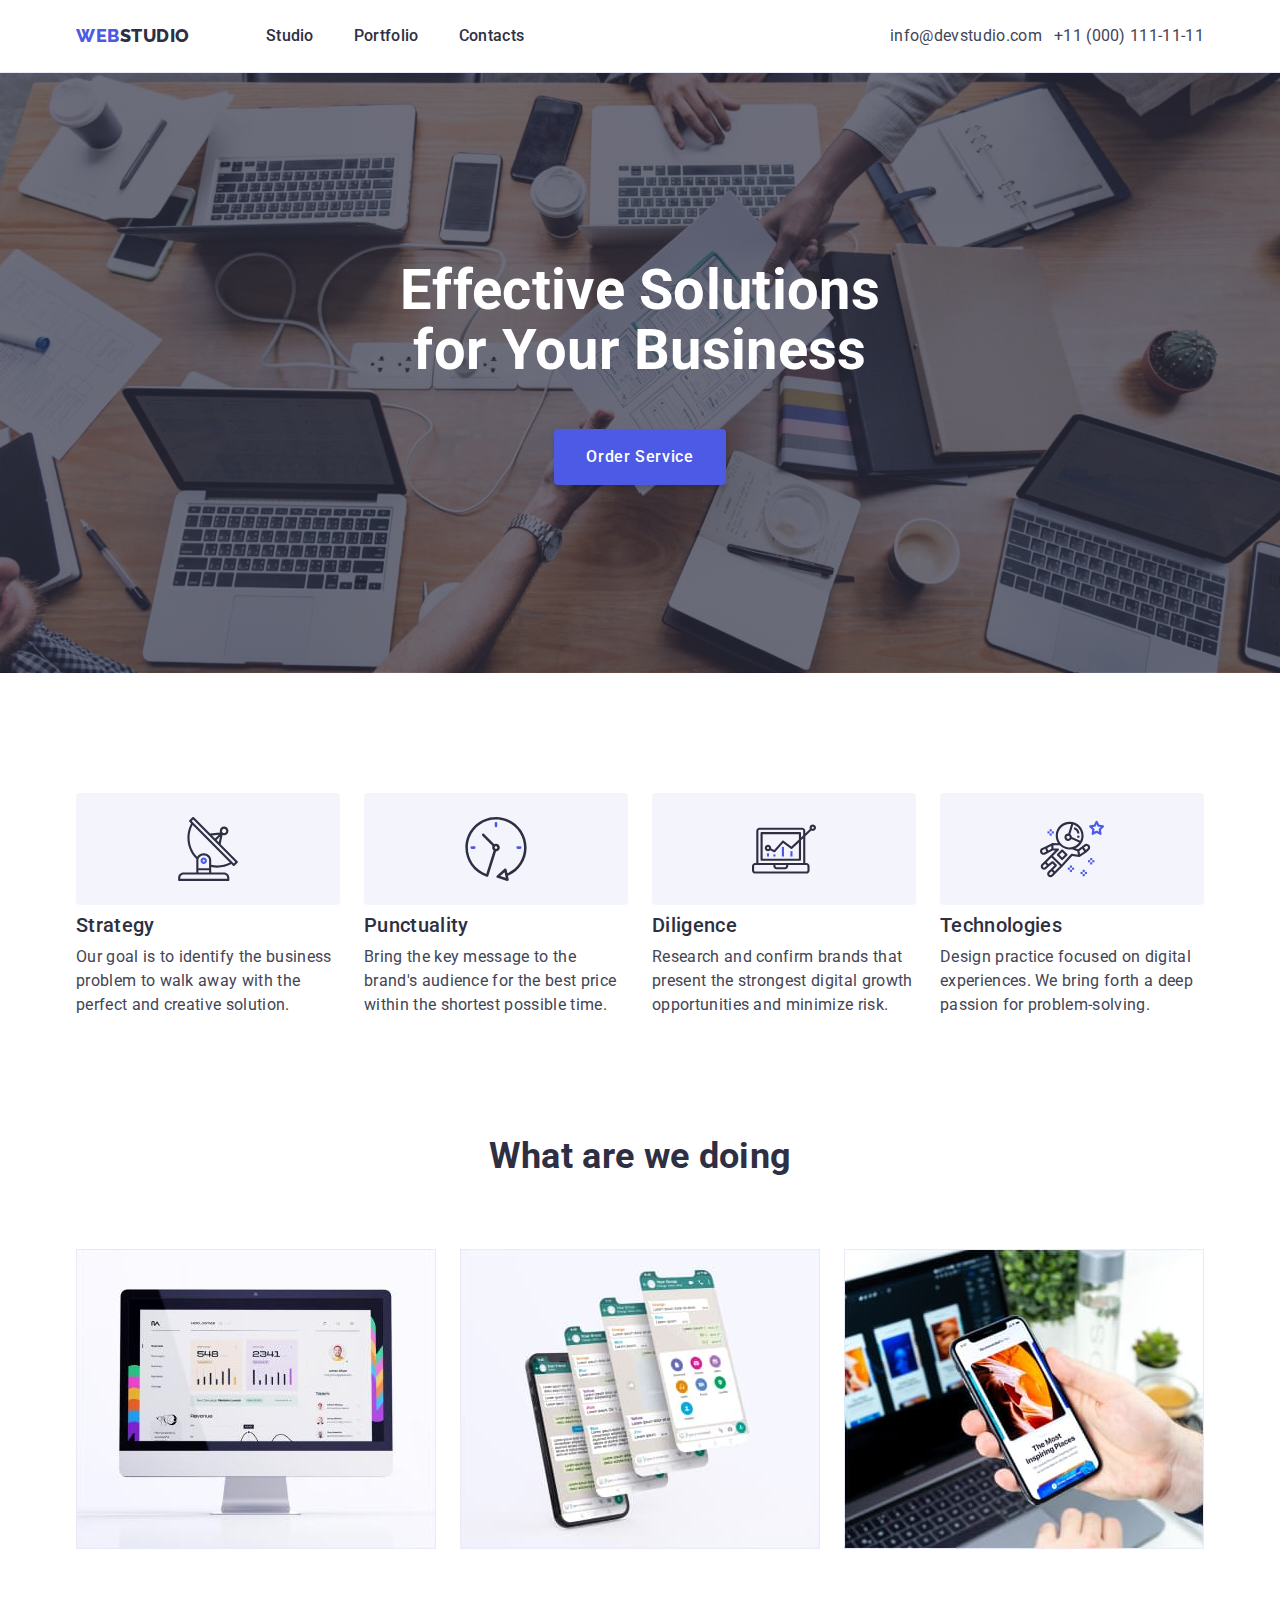
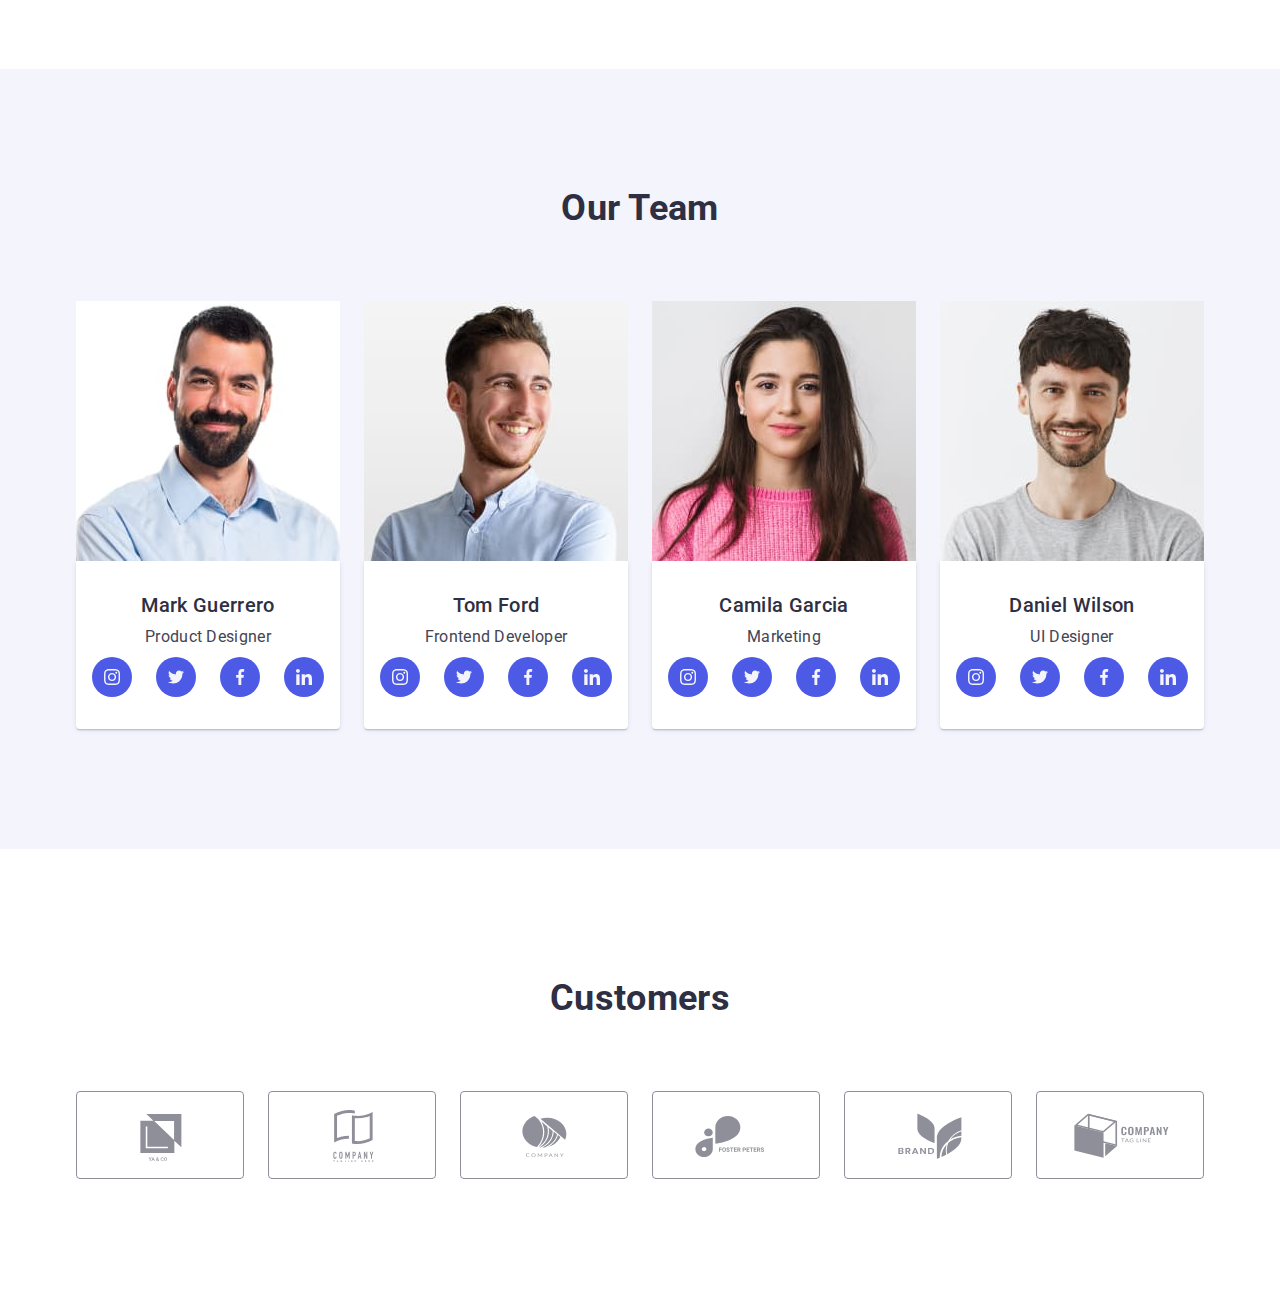
==== index.html @ 5be136c4 "first commit" ====
<!DOCTYPE html>
<html lang="en">


<head>
    <meta charset="UTF-8" />
    <meta http-equiv="X-UA-Compatible" content="IE=edge" />
    <meta name="viewport" content="width=device-width, initial-scale=1.0" />
    <link rel="preconnect" href="https://fonts.googleapis.com" />
    <link rel="preconnect" href="https://fonts.gstatic.com" crossorigin />
    <link
        href="https://fonts.googleapis.com/css2?family=Raleway:wght@800&family=Roboto:wght@400;500;700;900&display=swap"
        rel="stylesheet" />
    <link rel="stylesheet" href="https://cdn.jsdelivr.net/npm/modern-normalize@1.1.0/modern-normalize.min.css" />

    <link rel="stylesheet" href="./css//styles.css" />
    <title>Document</title>
    <!-- no-referrer-when-downgrade -->
</head>

<body>
    <header class="header">
        <div class="container">
            <div class="moving-container flex sp-between">
                <nav class="header-nav flex">
                    <a href="./index.html" class="logo link-none">
                        <span>Web</span>Studio</a>
                    <div class="menu-relative">
                        <ul class="menu list flex">
                            <li class="menu-item">
                                <a href="./index.html" class="item-link link-none">Studio</a>
                            </li>
                            <li class="menu-item">
                                <a href="./portfolio.html" class="item-link link-none">Portfolio</a>
                            </li>
                            <li class="menu-item">
                                <a href="" class="item-link link-none">Contacts</a>
                            </li>
                        </ul>
                    </div>

                </nav>

                <address class="contact">
                    <ul class="list flex address-menu">
                        <li class="contact-item">
                            <a href="mailto:info@devstudio.com" class="contact-link link-none">info@devstudio.com</a>
                        </li>
                        <li class="contact-item">
                            <a href="tel:+110001111111" class="contact-link link-none">+11 (000) 111-11-11</a>
                        </li>
                    </ul>
                </address>

                <svg class="moving-icon" width="32" height="22" menu-modal-open>
                    <use href="./images/sprite.svg#menu"></use>
                </svg>
            </div>


            <div class=" menu-modal  flex is-hidden" menu-modal>

                <div class="menu-modal-relative">
                    <ul class="menu-list list flex">
                        <li class="menu-item">
                            <a href="./index.html" class="item-link link-none">Studio</a>
                        </li>
                        <li class="menu-item">
                            <a href="./portfolio.html" class="item-link link-none">Portfolio</a>
                        </li>
                        <li class="menu-item">
                            <a href="" class="item-link link-none">Contacts</a>
                        </li>
                    </ul>
                </div>
                <address class="contact-menu-modal">
                    <ul class="list flex address-menu">
                        <li class="contact-item">
                            <a href="mailto:info@devstudio.com" class="contact-link link-none">info@devstudio.com</a>
                        </li>
                        <li class="contact-item">
                            <a href="tel:+110001111111" class="contact-link link-none">+11 (000) 111-11-11</a>
                        </li>
                    </ul>
                </address>

                <div class="social-menu">
                    <ul class="socisl-menu-list list flex">
                        <li class="social-menu-item">
                            <a href="" class="social-menu-item-icon">
                                <svg class="social-icon" width="24" height="24">
                                    <use href="./images//sprite.svg#instagram"></use>
                                </svg>
                            </a>
                        </li>
                        <li class="social-menu-item">
                            <a href="" class="social-menu-item-icon">
                                <svg class="social-icon" width="24" height="24">
                                    <use href="./images/sprite.svg#twitter"></use>
                                </svg>
                            </a>
                        </li>
                        <li class="social-menu-item">
                            <a href="" class="social-menu-item-icon">
                                <svg class="social-icon" width="24" height="24">
                                    <use href="./images/sprite.svg#facebook"></use>
                                </svg>
                            </a>
                        </li>
                        <li class="social-menu-item">
                            <a href="" class="social-menu-item-icon">
                                <svg class="social-icon" width="24" height="24">
                                    <use href="./images/sprite.svg#linkedin"></use>
                                </svg>
                            </a>
                        </li>
                    </ul>
                </div>

                <div class="close-modal-menu flex">
                    <svg class="modal-menu-close" width="8" height="8" menu-modal-close>
                        <use href="./images/sprite.svg#close-modal"></use>
                    </svg>
                </div>



            </div>
        </div>

    </header>
    <main>
        <section class="hero">
            <h1 class="hero-title">
                Effective Solutions
                <br />
                for Your Business
            </h1>
            <button type="button" class="hero-btn" data-modal-open>
                Order Service
            </button>
        </section>

        <section class="success-factors">
            <div class="container">
                <h2 hidden>Factors list item</h2>
                <ul class="factors-list list flex">
                    <li class="factors-list-item">
                        <div class="factor-list-item">
                            <svg class="item-svg-icon">
                                <use href="./images/sprite.svg#antenna"></use>
                            </svg>
                        </div>
                        <h3 class="success-factors-title">Strategy</h3>
                        <p class="success-factors-text">
                            Our goal is to identify the business problem to walk away with
                            the perfect and creative solution.
                        </p>
                    </li>
                    <li class="factors-list-item icon-clock">
                        <div class="factor-list-item">
                            <svg class="item-svg-icon">
                                <use href="./images/sprite.svg#clock"></use>
                            </svg>
                        </div>
                        <h3 class="success-factors-title">Punctuality</h3>
                        <p class="success-factors-text">
                            Bring the key message to the brand's audience for the best price
                            within the shortest possible time.
                        </p>
                    </li>
                    <li class="factors-list-item icon-diagram">
                        <div class="factor-list-item">
                            <svg class="item-svg-icon">
                                <use href="./images/sprite.svg#diagram"></use>
                            </svg>
                        </div>
                        <h3 class="success-factors-title">Diligence</h3>
                        <p class="success-factors-text">
                            Research and confirm brands that present the strongest digital
                            growth opportunities and minimize risk.
                        </p>
                    </li>
                    <li class="factors-list-item icon-astronaut">
                        <div class="factor-list-item">
                            <svg class="item-svg-icon">
                                <use href="./images/sprite.svg#astronaut"></use>
                            </svg>
                        </div>
                        <h3 class="success-factors-title">Technologies</h3>
                        <p class="success-factors-text">
                            Design practice focused on digital experiences. We bring forth a
                            deep passion for problem-solving.
                        </p>
                    </li>
                </ul>
            </div>
        </section>

        <section class="our-works">
            <div class="container">
                <h2 class="our-works-title">What are we doing</h2>
                <ul class="our-works-list list">
                    <li class="our-works-item">
                        <img src="./images/img1.jpg" alt="Image_1" width="360" />
                    </li>
                    <li class="our-works-item">
                        <img src="./images/img3.jpg" alt="Image 3" width="360" />
                    </li>
                    <li class="our-works-item">
                        <img src="./images/img2.jpg" alt="Image 2" width="360" />
                    </li>
                </ul>
            </div>
        </section>

        <section class="team">
            <div class="container">
                <h2 class="team-title">Our Team</h2>
                <ul class="list flex team-list">
                    <li class="team-list-item">
                        <img src="./images/mark.jpg" alt="Foto Mark" width="264" />
                        <div class="team-info">
                            <h3 class="team-item-title">Mark Guerrero</h3>
                            <p class="team-text">Product Designer</p>
                            <ul class="social-list list flex">
                                <li class="social-list-item">
                                    <a href="" class="social-list-icon">
                                        <svg class="social-icon" width="16" height="16">
                                            <use href="./images/sprite.svg#instagram"></use>
                                        </svg>
                                    </a>
                                </li>
                                <li class="social-list-item">
                                    <a href="" class="social-list-icon">
                                        <svg class="social-icon" width="16" height="16">
                                            <use href="./images/sprite.svg#twitter"></use>
                                        </svg>
                                    </a>
                                </li>
                                <li class="social-list-item">
                                    <a href="" class="social-list-icon">
                                        <svg class="social-icon" width="16" height="16">
                                            <use href="./images/sprite.svg#facebook"></use>
                                        </svg>
                                    </a>
                                </li>
                                <li class="social-list-item">
                                    <a href="" class="social-list-icon">
                                        <svg class="social-icon" width="16" height="16">
                                            <use href="./images/sprite.svg#linkedin"></use>
                                        </svg>
                                    </a>
                                </li>
                            </ul>
                        </div>
                    </li>
                    <li class="team-list-item">
                        <img src="./images/tom.jpg" alt="Foto Tom" width="264" />
                        <div class="team-info">
                            <h3 class="team-item-title">Tom Ford</h3>
                            <p class="team-text">Frontend Developer</p>
                            <ul class="social-list list flex">
                                <li class="social-list-item">
                                    <a href="" class="social-list-icon">
                                        <svg class="social-icon" width="16" height="16">
                                            <use href="./images/sprite.svg#instagram"></use>
                                        </svg>
                                    </a>
                                </li>
                                <li class="social-list-item">
                                    <a href="" class="social-list-icon">
                                        <svg class="social-icon" width="16" height="16">
                                            <use href="./images/sprite.svg#twitter"></use>
                                        </svg>
                                    </a>
                                </li>
                                <li class="social-list-item">
                                    <a href="" class="social-list-icon">
                                        <svg class="social-icon" width="16" height="16">
                                            <use href="./images/sprite.svg#facebook"></use>
                                        </svg>
                                    </a>
                                </li>
                                <li class="social-list-item">
                                    <a href="" class="social-list-icon">
                                        <svg class="social-icon" width="16" height="16">
                                            <use href="./images/sprite.svg#linkedin"></use>
                                        </svg>
                                    </a>
                                </li>
                            </ul>
                        </div>
                    </li>
                    <li class="team-list-item">
                        <img src="./images/camila.jpg" alt="Foto Camila" width="264" />
                        <div class="team-info">
                            <h3 class="team-item-title">Camila Garcia</h3>
                            <p class="team-text">Marketing</p>
                            <ul class="social-list list flex">
                                <li class="social-list-item">
                                    <a href="" class="social-list-icon">
                                        <svg class="social-icon" width="16" height="16">
                                            <use href="./images/sprite.svg#instagram"></use>
                                        </svg>
                                    </a>
                                </li>
                                <li class="social-list-item">
                                    <a href="" class="social-list-icon">
                                        <svg class="social-icon" width="16" height="16">
                                            <use href="./images/sprite.svg#twitter"></use>
                                        </svg>
                                    </a>
                                </li>
                                <li class="social-list-item">
                                    <a href="" class="social-list-icon">
                                        <svg class="social-icon" width="16" height="16">
                                            <use href="./images/sprite.svg#facebook"></use>
                                        </svg>
                                    </a>
                                </li>
                                <li class="social-list-item">
                                    <a href="" class="social-list-icon">
                                        <svg class="social-icon" width="16" height="16">
                                            <use href="./images/sprite.svg#linkedin"></use>
                                        </svg>
                                    </a>
                                </li>
                            </ul>
                        </div>
                    </li>
                    <li class="team-list-item">
                        <img src="./images/daniel.jpg" alt="Foto Daniel" width="264" />
                        <div class="team-info">
                            <h3 class="team-item-title">Daniel Wilson</h3>
                            <p class="team-text">UI Designer</p>
                            <ul class="social-list list flex">
                                <li class="social-list-item">
                                    <a href="" class="social-list-icon">
                                        <svg class="social-icon" width="16" height="16">
                                            <use href="./images/sprite.svg#instagram"></use>
                                        </svg>
                                    </a>
                                </li>
                                <li class="social-list-item">
                                    <a href="" class="social-list-icon">
                                        <svg class="social-icon" width="16" height="16">
                                            <use href="./images/sprite.svg#twitter"></use>
                                        </svg>
                                    </a>
                                </li>
                                <li class="social-list-item">
                                    <a href="" class="social-list-icon">
                                        <svg class="social-icon" width="16" height="16">
                                            <use href="./images/sprite.svg#facebook"></use>
                                        </svg>
                                    </a>
                                </li>
                                <li class="social-list-item">
                                    <a href="" class="social-list-icon">
                                        <svg class="social-icon" width="16" height="16">
                                            <use href="./images/sprite.svg#linkedin"></use>
                                        </svg>
                                    </a>
                                </li>
                            </ul>
                        </div>
                    </li>
                </ul>
            </div>
        </section>



        <section class="customers">
            <div class="container">
                <h2 class="customers-title">Customers</h2>
                <ul class="customers-list list flex">
                    <li class="customer-list-item">
                        <a href="" class="customer-item">


                            <svg class="customer-icon">
                                <use href="./images/sprite.svg#logo4"></use>
                            </svg>
                        </a>
                    </li>
                    <li class="customer-list-item">
                        <a href="" class="customer-item">
                            <svg class="customer-icon">
                                <use href="./images/sprite.svg#logo3"></use>
                            </svg>
                        </a>
                    </li>
                    <li class="customer-list-item">
                        <a href="" class="customer-item">
                            <svg class="customer-icon">
                                <use href="./images/sprite.svg#logo"></use>
                            </svg>
                        </a>
                    </li>
                    <li class="customer-list-item">
                        <a href="" class="customer-item">
                            <svg class="customer-icon">
                                <use href="./images/sprite.svg#logo6"></use>
                            </svg>
                        </a>
                    </li>
                    <li class="customer-list-item">
                        <a href="" class="customer-item">
                            <svg class="customer-icon">
                                <use href="./images/sprite.svg#logo5"></use>
                            </svg>
                        </a>
                    </li>
                    <li class="customer-list-item">
                        <a href="" class="customer-item">
                            <svg class="customer-icon">
                                <use href="./images/sprite.svg#logo2"></use>
                            </svg>
                        </a>
                    </li>
                </ul>
            </div>
        </section>
    </main>
    <!-- <footer class="footer">
        <div class="container flex">
            <div class="footer-left">
                <a href="./index.html" class="logo link-none footer-logo">
                    <span>Web</span>Studio</a>
                <p class="footer-text">
                    Increase the flow of customers and sales for your business with
                    digital marketing & growth solutions.
                </p>
            </div>
            <div class="footer-right">
                <p class="footer-right-text">Social media</p>
                <ul class="social-media social-list list-footer list flex">
                    <li class="social-list-item bg-footer">
                        <a href="" class="social-list-icon-footer">
                            <svg class="social-icon" width="24" height="24">
                                <use href="./images/sprite.svg#instagram"></use>
                            </svg>
                        </a>
                    </li>
                    <li class="social-list-item bg-footer">
                        <a href="" class="social-list-icon-footer">
                            <svg class="social-icon" width="24" height="24">
                                <use href="./images/sprite.svg#twitter"></use>
                            </svg>
                        </a>
                    </li>
                    <li class="social-list-item bg-footer">
                        <a href="" class="social-list-icon-footer">
                            <svg class="social-icon" width="24" height="24">
                                <use href="./images/sprite.svg#facebook"></use>
                            </svg>
                        </a>
                    </li>
                    <li class="social-list-item bg-footer">
                        <a href="" class="social-list-icon-footer">
                            <svg class="social-icon" width="24" height="24">
                                <use href="./images/sprite.svg#linkedin"></use>
                            </svg>
                        </a>
                    </li>
                </ul>

            </div>
            <div class="subscribe">
                <p class="subscribe-text">Subscribe</p>
                <div class=" footer-flex flex">
                    <input type="email" class="footer-input" placeholder="E-mail">
                    <button class="footer-btn" type="submit">Subscribe
                        <svg class="footer-btn-icon" width="24" height="20">
                            <use href="./images/sprite.svg#send"></use>
                        </svg>

                    </button>
                </div>


            </div>
        </div>
    </footer>-->
    <div class="backdrop is-hidden" data-modal>
        <div class="modal">
            <button type="button" class="close-btn" data-modal-close>
                <svg class="modal-close-icon" width="8" height="8">
                    <use href="./images/sprite.svg#close-modal"></use>
                </svg>
            </button>
            <p class="form-title">Leave your contacts and we will call you back</p>
            <form class="form-modal">

                <div class="form-inputs">
                    <label class="form-label">
                        <span class="form-input-label-text">Name</span>
                        <span class="input-relative">
                            <input type="text" name="user_name" class="input-descrip" required
                                pattern="^[a-zA-Zа-яА-Я]+$" minlength="2" />
                            <svg class="icon-input" width="12" height="12">
                                <use href="./images/sprite.svg#user-icon"></use>
                            </svg>
                        </span>

                    </label>
                    <label class="form-label">
                        <span class="form-input-label-text">Phone</span>
                        <span class="input-relative">
                            <input type="tel" name="user_phone" class="input-descrip" required
                                pattern="^[0-9]{3}-[0-9]{3}-[0-9]{2}-[0-9]{2}" title="xxx-xxx-xx-xx" />
                            <svg class="icon-input" width="13" height="13">
                                <use href="./images/sprite.svg#phone"></use>
                            </svg>
                        </span>
                    </label>
                    <label class="form-label">
                        <span class="form-input-label-text">Email</span>
                        <span class="input-relative">
                            <input type="email" name="user_email" class="input-descrip" required />
                            <svg class="icon-input" width="15" height="12">
                                <use href="./images/sprite.svg#email"></use>
                            </svg>
                        </span>
                    </label>
                    <label class="form-label">
                        <span class="form-input-label-text">Comment</span>
                        <textarea name="user_comment" class="user-comment" placeholder="Text input"></textarea>
                    </label>
                </div>

                <input id="user-policy" type="checkbox" name='user-policy'
                    class="modal-form-chacked visually-hidden " />
                <label for="user-policy" class="modal-form-check-descr">
                    I accept the terms and conditions of the&nbsp;
                    <a href="">Privacy Policy</a>
                </label>
                <button type="submit" class="modal-form-btn">Send</button>
            </form>
        </div>
    </div>
    <script src="./js/mobile-menu.js"></script>
    <script src="./js/modal.js"></script>
</body>

</html>
---- css/styles.css ----
:root {
  --navy-blue-color: #2e2f42;
  --main-text-color: #434455;
  --iris-color: #4d5ae5;
  --active-color: #404bbf;
  --background-color: #f4f4fd;
  --border-solid: #e7e9fc;
}
body {
  font-family: "Roboto", sans-serif;
  font-weight: 400;
  font-size: 16px;
  line-height: 1.5;
  letter-spacing: 0.02em;
  color: var(--main-text-color);
}

h1,
h2,
h3,
h4,
p {
  margin-top: 0;
  margin-bottom: 0;
}

ul,
ol {
  margin-top: 0;
  margin-bottom: 0;
  padding-left: 0;
}
img {
  display: block;
}
button {
  cursor: pointer;
}
.visually-hidden {
  position: absolute;
  width: 1px;
  height: 1px;
  margin: -1px;
  padding: 0;
  overflow: hidden;
  border: none;
  clip: rect(0 0 0 0);
}
.container {
  /* width: 1158px; */
  width: 100%;
  /* margin-left: auto;
  margin-right: auto; */
  padding-left: 15px;
  padding-right: 15px;
}

.sp-between {
  justify-content: space-between;
}

.flex {
  display: flex;
}

.list {
  list-style: none;
}
.link-none {
  text-decoration: none;
}
.header {
  padding-top: 24px;
  padding-bottom: 24px;
  border-bottom: 1px solid var(--border-solid);
}
.logo {
  font-family: "Raleway", sans-serif;
  font-weight: 800;
  font-size: 18px;
  line-height: 1.33;
  display: flex;
  align-items: center;
  letter-spacing: 0.03em;
  text-transform: uppercase;
  color: var(--navy-blue-color);
  margin-right: 76px;
}
.logo span {
  color: var(--iris-color);
}
.menu-relative {
  position: relative;
}
.menu,
.address-menu {
  gap: 40px;
}
.menu {
  position: absolute;
  top: 0;
  left: 0;
  height: 48px;
}

.menu-item {
  font-weight: 500;
  font-size: 16px;
  line-height: 1.5;
  position: relative;
  overflow: hidden;
}

.item-link {
  color: var(--navy-blue-color);
}
.item-link::after {
  content: "";
  width: 100%;
  display: block;
  position: absolute;
  left: 0;
  bottom: 0px;
  height: 2px;
  background: var(--active-color);
  transform: translateX(-100%);
  opacity: 0;
  transition: transform 250ms cubic-bezier(0.4, 0, 0.2, 1),
    opacity 250ms cubic-bezier(0.4, 0, 0.2, 1);
}
.item-link:hover,
.item-link:focus {
  color: var(--active-color);
}
.item-link:hover.item-link::after,
.item-link:focus.item-link::after {
  transform: translateX(0);
  opacity: 1;
}

.contact-link {
  font-style: normal;
  letter-spacing: 0.02em;
  color: var(--main-text-color);
}
.contact-link:hover,
.contact-link:focus {
  color: var(--active-color);
}
.hero {
  max-width: 1440px;
  margin: auto;
  padding-top: 188px;
  padding-bottom: 188px;
  background: #2e2f42;
  background-image: linear-gradient(
      rgba(46, 47, 66, 0.7),
      rgba(46, 47, 66, 0.7)
    ),
    url("../../images/heroimg.jpg");
  background-size: cover;
  background-position: center;

  /* */
}
.hero-title {
  font-weight: 700;
  font-size: 56px;
  line-height: 1.07;
  text-align: center;
  margin-bottom: 48px;
  color: #ffffff;
}
.hero-btn {
  font-family: inherit;
  margin: 0 auto;
  display: block;
  font-weight: 500;
  line-height: 1.5;
  color: #fff;
  letter-spacing: 0.04em;
  padding: 16px 32px;
  background: var(--iris-color);
  box-shadow: 0px 4px 4px rgba(0, 0, 0, 0.15);
  border-radius: 4px;
  border: none;
  cursor: pointer;
  transition: background-color 250ms cubic-bezier(0.4, 0, 0.2, 1);
}
.hero-btn:hover,
.hero-btn:focus {
  background-color: var(--active-color);
}

.success-factors {
  padding-top: 120px;
  padding-bottom: 120px;
}

.factors-list-item {
  flex: 1;
}
.factor-list-item {
  width: 264px;
  height: 112px;
  margin-bottom: 8px;
  background-color: #f4f4fd;
  border-radius: 4px;
  display: flex;
  justify-content: center;
  align-items: center;
}
.item-svg-icon {
  width: 64px;
  height: 64px;
}
.success-factors-title,
.team-item-title,
.card-title {
  font-weight: 500;
  font-size: 20px;
  line-height: 24px;
  color: var(--navy-blue-color);
}
.success-factors-title {
  margin-bottom: 8px;
}
.success-factors-text,
.team-text,
.footer-text,
.card-text {
  color: var(--main-text-color);
}
.our-works {
  padding-bottom: 120px;
}
.our-works-list {
  display: flex;
  gap: 24px;
}
.our-works-title {
  text-align: center;
  margin-bottom: 72px;
}
.our-works-title,
.team-title {
  font-weight: 700;
  font-size: 36px;
  line-height: 1.11;
  color: var(--navy-blue-color);
}
.team {
  background: var(--background-color);
  padding-top: 120px;
  padding-bottom: 120px;
}
.team-list {
  gap: 24px;
}
.team-list-item {
  background: #fff;
}
.team-info {
  padding: 32px 16px;
  text-align: center;
  box-shadow: 0px 1px 6px rgba(46, 47, 66, 0.08),
    0px 1px 1px rgba(46, 47, 66, 0.16), 0px 2px 1px rgba(46, 47, 66, 0.08);
  border-radius: 0px 0px 4px 4px;
}
.team-item-title {
  margin-bottom: 8px;
}
.team-title {
  text-align: center;
  margin-bottom: 72px;
}
.social-list {
  margin-top: 8px;
  justify-content: center;
  gap: 24px;
}
.social-list-item {
  width: 40px;
  height: 40px;
  border-radius: 50%;
  background: var(--iris-color);
}
.social-list-icon {
  width: 100%;
  height: 100%;
  display: flex;
  justify-content: center;
  align-items: center;
  border-radius: 50%;
  transition: background-color 250ms cubic-bezier(0.4, 0, 0.2, 1);
}
.social-list-icon:hover,
.social-list-icon:focus {
  background-color: var(--active-color);
}

.customers {
  padding-top: 130px;
  padding-bottom: 120px;
}
.customers-title {
  padding-bottom: 72px;
  font-weight: 700;
  font-size: 36px;
  line-height: 1.11;
  text-align: center;
  color: #2e2f42;
}
.customers-list {
  gap: 24px;
}
.customer-list-item {
  width: 168px;
  height: 88px;
}
.customer-item {
  width: 100%;
  height: 100%;
  display: flex;
  align-items: center;
  justify-content: center;
  border: 1px solid #8e8f99;
  border-radius: 4px;
  fill: #8e8f99;
  transition: border 250ms cubic-bezier(0.4, 0, 0.2, 1),
    fill 250ms cubic-bezier(0.4, 0, 0.2, 1);
}

.customer-item:hover,
.customer-item:focus {
  border: 1px solid var(--active-color);
}
.customer-item:hover .customer-icon,
.customer-item:focus .customer-icon {
  fill: var(--active-color);
}

.customer-icon {
  width: 104px;
  height: 56px;
  fill: inherit;
}

.footer {
  background: #2e2f42;
  padding: 100px 0;
}
.footer-logo {
  font-weight: 800;
  font-size: 18px;
  line-height: 1.16;
  letter-spacing: 0.03em;
  color: var(--background-color);
  margin-bottom: 12px;
}
.footer-left {
  margin-right: 120px;
}
.footer-text {
  width: 264px;
  color: var(--border-solid);
}
.footer-right {
  padding-right: 80px;
}

.footer-right-text {
  font-weight: 500;
  color: #fff;
  margin-bottom: 16px;
}
.social-list-icon-footer {
  width: 100%;
  height: 100%;
  display: flex;
  justify-content: center;
  align-items: center;
  border-radius: 50%;
  transition: background-color 250ms cubic-bezier(0.4, 0, 0.2, 1);
}
.bg-footer {
  background-color: rgba(255, 255, 255, 0.1);
}
.social-list-icon-footer:hover,
.social-list-icon-footer:focus {
  background: #31d0aa;
}

.list-footer {
  gap: 16px;
}
.subscribe-text {
  font-weight: 500;
  font-size: 16px;
  line-height: 1.5;
  color: #ffffff;
  padding-bottom: 16px;
}
.footer-flex {
  flex-direction: row;
}
.footer-input {
  width: 264px;
  height: 40px;
  background-color: #2e2f42;
  border: 1px solid rgba(255, 255, 255, 0.3);
  border-radius: 4px;
  margin-right: 24px;
}
.footer-input:focus {
  outline: none;
  color: #2196f3;
}
.footer-input::placeholder {
  padding-top: 8px;
  padding-bottom: 8px;
  padding-left: 16px;
  font-weight: 400;
  font-size: 12px;
  line-height: 1.5;
  display: flex;
  align-items: center;
  color: rgba(255, 255, 255, 0.6);
}
.footer-btn {
  font-family: inherit;
  margin: 0 auto;
  font-weight: 500;
  font-size: 16px;
  line-height: 1.5;
  color: #fff;
  letter-spacing: 0.04em;
  padding: 8px 24px;
  background-color: var(--iris-color);
  /* box-shadow: 0px 4px 4px rgba(0, 0, 0, 0.15); */
  border-radius: 4px;
  border: none;
  cursor: pointer;
  transition: background-color 250ms cubic-bezier(0.4, 0, 0.2, 1);
  display: flex;
  align-items: center;
}
.footer-btn:hover,
.footer-btn:focus {
  background-color: var(--active-color);
  box-shadow: (0px 4px 4px rgba(0, 0, 0, 0.15));
}
.footer-btn-icon {
  margin-left: 16px;
  fill: #fff;
}
.filter-btn button {
  font-family: inherit;
  padding: 12px 24px;
  border: 1px solid var(--border-solid);
  border-radius: 4px;
  font-weight: 500;
  line-height: 1.5;
  letter-spacing: 0.04em;
  background: var(--background-color);
  color: var(--iris-color);
  cursor: pointer;
  font-family: inherit;
}
.filter-btn button:hover,
.filter-btn button:focus {
  background: var(--active-color);
  color: #fff;
  box-shadow: 0px 3px 1px rgba(0, 0, 0, 0.1), 0px 2px 1px rgba(0, 0, 0, 0.08),
    0px 2px 2px rgba(0, 0, 0, 0.12);
}

.main {
  padding-top: 96px;
  padding-bottom: 120px;
}
.filters {
  margin-bottom: 72px;
}
.filters-list {
  justify-content: center;
  gap: 24px;
}
.cards-list {
  flex-wrap: wrap;
  margin-top: -48px;
  margin-left: -24px;
}
.card-list-item {
  flex-basis: calc(100% / 3-24px);
  margin-left: 24px;
  margin-top: 48px;
}
.card-item-handler {
  width: 100%;
  height: 100%;
  display: block;
  text-decoration: none;
}
.card-item-handler:hover,
.card-item-handler:focus {
  box-shadow: 0px 1px 6px rgba(46, 47, 66, 0.08),
    0px 1px 1px rgba(46, 47, 66, 0.16), 0px 2px 1px rgba(46, 47, 66, 0.08);
  border-radius: 0px 0px 4px 4px;
}
.img-relative {
  position: relative;
  overflow: hidden;
}
.card-item-handler:hover .overlay {
  transform: translateY(0);
}
.overlay {
  width: 100%;
  height: 100%;
  position: absolute;
  top: 0;
  left: 0;
  padding-top: 40px;
  padding-left: 32px;
  padding-right: 32px;
  background: #4d5ae5;
  color: #f4f4fd;
  transform: translateY(100%);
  overflow: hidden;
  transition: transform 250ms cubic-bezier(0.4, 0, 0.2, 1);
}
.card-info {
  padding-top: 32px;
  padding-bottom: 31px;
  padding-left: 16px;
  border: 1px solid var(--border-solid);
  border-top: none;
}

.card-title {
  margin-bottom: 8px;
}

.backdrop {
  position: fixed;
  z-index: 100;
  top: 0;
  left: 0;
  width: 100%;
  height: 100%;
  background: rgba(46, 47, 66, 0.4);
  transition: opacity 250ms cubic-bezier(0.4, 0, 0.2, 1),
    visibility 250ms cubic-bezier(0.4, 0, 0.2, 1);
}
.backdrop.is-hidden {
  opacity: 0;
  visibility: hidden;
  pointer-events: none;
}
/* .menu-modal.is-hidden {
  opacity: 0;
  visibility: hidden;
  pointer-events: none;
} */
.modal {
  position: absolute;
  width: 408px;
  height: 584px;
  top: 50%;
  left: 50%;
  transform: translate(-50%, -50%);
  background: #fcfcfc;
  padding-top: 72px;
  padding-left: 24px;
  padding-right: 24px;
  padding-bottom: 24px;
}
.close-btn {
  display: flex;
  justify-content: center;
  align-items: center;
  width: 24px;
  height: 24px;
  padding: 0;
  border-radius: 50%;
  background: #e7e9fc;
  border: 1px solid rgba(0, 0, 0, 0.1);
  position: absolute;
  right: 24px;
  top: 24px;
  transition: background-color 250ms cubic-bezier(0.4, 0, 0.2, 1);
}
.close-btn:hover,
.close-btn:focus {
  background-color: var(--active-color);
}
.modal-close-icon {
  transition: fill 250ms cubic-bezier(0.4, 0, 0.2, 1);
}
.close-btn:hover .modal-close-icon,
.close-btn:focus .modal-close-icon {
  fill: #fff;
}

.form-title {
  text-align: center;
  font-weight: 500;
  font-size: 16px;
  line-height: 1.5;
  color: #2e2f42;
  margin-bottom: 16px;
}
.form-modal {
  display: flex;
  flex-direction: column;
  gap: 16px;
}
.form-inputs {
  display: flex;
  flex-direction: column;
  gap: 8px;
}

.form-label {
  display: flex;
  flex-direction: column;
  gap: 4px;
}
.input-relative {
  position: relative;
}
.input-descrip {
  width: 100%;
  height: 40px;
  padding-left: 38px;
  font-weight: 400;
  font-size: 18px;
  line-height: 1.5;
  color: #000;
  border: 1px solid rgba(33, 33, 33, 0.2);
  border-radius: 4px;
  transition: border-color 250ms cubic-bezier(0.4, 0, 0.2, 1);
}
.input-descrip:focus {
  outline: none;
  border-color: var(--iris-color);
}
.icon-input {
  transition: fill 250ms cubic-bezier(0.4, 0, 0.2, 1);
}
.input-descrip:focus + .icon-input {
  fill: var(--iris-color);
}

.icon-input {
  position: absolute;
  top: 50%;
  transform: translateY(-50%);
  left: 19px;
  fill: var(--navy-blue-color);
}
.form-input-label-text {
  font-weight: 400;
  font-size: 12px;
  line-height: 1.5;
  color: #8e8f99;
}

.user-comment {
  resize: none;
  width: 100%;
  height: 120px;
  padding: 8px 16px;
  border: 1px solid rgba(33, 33, 33, 0.2);
  border-radius: 4px;
  transition: border-color 250ms cubic-bezier(0.4, 0, 0.2, 1);
}
.user-comment:focus {
  outline: none;
  border-color: var(--iris-color);
}
.user-comment::placeholder {
  color: rgba(117, 117, 117, 0.5);
}
.modal-form-chacked {
  border-radius: 4px;
}
.modal-form-check-descr {
  display: flex;
  align-items: center;
  font-weight: 400;
  font-size: 12px;
  line-height: 1.16;
  color: #757575;
}
.modal-form-check-descr > a {
  color: var(--iris-color);
}
.modal-form-check-descr::before {
  content: "";
  display: block;
  width: 16px;
  height: 16px;
  border: 1.25px solid var(--navy-blue-color);
  border-radius: 2px;
  cursor: pointer;
  margin-right: 8px;
}
.modal-form-chacked:checked + .modal-form-check-descr::before {
  background-color: var(--active-color);
  background-image: url(../../images/check.svg);
  background-repeat: no-repeat;
  background-position: center;
  fill: #fff;
}

.modal-form-btn {
  width: 169px;
  height: 56px;
  font-family: inherit;
  margin: 0 auto;
  display: block;
  font-weight: 500;
  line-height: 1.5;
  color: #fff;
  letter-spacing: 0.04em;
  padding: 16px 32px;
  background-color: var(--iris-color);
  box-shadow: 0px 4px 4px rgba(0, 0, 0, 0.15);
  border-radius: 4px;
  border: none;
  cursor: pointer;
  transition: background-color 250ms cubic-bezier(0.4, 0, 0.2, 1);
}
.modal-form-btn:hover,
.modal-form-btn:focus {
  background-color: var(--active-color);
}
.menu-modal {
  position: fixed;
  top: 0;
  left: 0;
  flex-direction: column;
  width: 100%;
  height: 796px;
  background-color: #fff;
  z-index: 500;
  transition: transform 300ms ease-out, opacity 300ms ease-out;
}
.menu-modal.is-hidden {
  transform: translateX(100%);
}
.menu-modal.flex.is-hidden {
  transition: transform 300ms ease-out, opacity 300ms ease-out;
}
.moving-icon {
  cursor: pointer;
}
.menu-modal .menu-list {
  flex-direction: column;
}
/* .menu-modal .address-menu {
  flex-direction: column;
} */

.close-modal-menu {
  width: 24px;
  height: 24px;
  border-radius: 50%;
  background: #e7e9fc;
  border: 1px solid rgba(46, 47, 66, 0.1);
  align-items: center;
  justify-content: center;
  position: absolute;
  top: 24px;
  right: 20px;
  cursor: pointer;
  /* transition: background-color 250ms cubic-bezier(0.4, 0, 0.2, 1); */
}
/* .close-modal-menu:hover,
.close-modal-menu:focus {
  background-color: var(--navy-blue-color);
} */
.modal-menu-close {
  fill: var(--navy-blue-color);
  opacity: 1;
}
.contact-menu-modal {
  padding-bottom: 48px;
}
.social-menu {
  padding-left: 40px;
}
.socisl-menu-list {
  gap: 56px;
}
.social-menu-item {
  width: 40px;
  height: 40px;
}
.social-menu-item-icon {
  width: 100%;
  height: 100%;
  border-radius: 50%;
  background-color: #f4f4fd;
  display: flex;
  align-items: center;
  justify-content: center;
  transition: background-color 250ms cubic-bezier(0.4, 0, 0.2, 1);
}

.social-menu-item-icon:hover,
.social-menu-item-icon:focus {
  background-color: var(--iris-color);
}
/*================== медіа ====================*/
@media screen and (max-width: 479px) {
  .menu-relative {
    display: none;
  }
  .contact {
    display: none;
  }
  .moving-icon {
    display: block;
  }
  .menu-list {
    padding-top: 80px;
    padding-left: 40px;
    padding-bottom: 284px;
    gap: 40px;
  }
  .menu-item,
  .contact-item {
    font-weight: 700;
    font-size: 36px;
    line-height: 1.11;
  }
  .contact-item:first-child {
    font-weight: 500;
    font-size: 20px;
    line-height: 1.2;
  }
  .address-menu {
    padding-left: 40px;
    flex-direction: column-reverse;
  }
  .item-link::after {
    display: none;
  }
}
@media screen and (min-width: 480px) {
  .container {
    width: 428px;
    margin-left: auto;
    margin-right: auto;
  }
  .menu-relative {
    display: none;
  }
  .contact {
    display: none;
  }
  .moving-icon {
    display: block;
  }
}

@media screen and (max-width: 767px) {
  .menu-modal {
    display: flex;
  }
  .menu-list {
    padding-top: 80px;
    padding-left: 40px;
    padding-bottom: 284px;
    gap: 40px;
  }
  .menu-item,
  .contact-item {
    font-weight: 700;
    font-size: 36px;
    line-height: 1.11;
  }
  .contact-item:first-child {
    font-weight: 500;
    font-size: 20px;
    line-height: 1.2;
  }
  .address-menu {
    padding-left: 40px;
    flex-direction: column-reverse;
  }
  .item-link::after {
    display: none;
  }
  .hero {
    max-width: 767px;
    height: 432px;
    padding-top: 112px;
  }
  .hero-title {
    font-size: 36px;
    line-height: 1.11;
    margin-bottom: 72px;
  }

  .factors-list {
    gap: 72px;
  }

  .success-factors-title {
    text-align: center;
  }
  .team {
    padding-top: 96px;
    padding-bottom: 96px;
  }
  .team-list {
    flex-direction: column;
    width: 264px;
    margin-left: auto;
    margin-right: auto;
    gap: 72px;
  }
  .customers-list {
    margin-top: -72px;
    margin-left: -16px;
    gap: 0;
  }
  .customer-list-item {
    margin-top: 72px;
    margin-left: 16px;
  }
}
@media screen and (min-width: 768px) {
  .container {
    width: 736px;
  }
  .contact {
    display: block;
    position: absolute;
    right: 0;
    top: -16px;
  }
  .menu-relative {
    display: block;
  }
  .address-menu {
    flex-direction: column;
    gap: 12px;
  }
  .moving-container {
    position: relative;
  }
  .moving-icon {
    display: none;
  }
  .menu-modal {
    display: none;
  }
  .factors-list {
    margin-top: -72px;
    margin-left: -24px;
  }
  .factors-list-item {
    width: 341px;
    margin-left: 24px;
    margin-top: 72px;
  }
  .team-list {
    margin-top: -64px;
    margin-left: -24px;
    gap: 0;
    justify-content: center;
  }
  .team-list-item {
    margin-left: 24px;
    margin-top: 64px;
  }
  
  .customers-list {
    margin-top: -72px;
    margin-left: -24px;
    gap: 0;
  }

  .customer-list-item {
    margin-top: 72px;
    margin-left: 24px;
  }
}

@media screen and (max-width: 1199px) {
  .factors-list {
    flex-wrap: wrap;
  }
  .factor-list-item {
    display: none;
  }
  .success-factors {
    padding: 96px 0;
  }
  .factors-list-item {
    flex: inherit;
  }
  .success-factors-title {
    font-weight: 700;
    font-size: 36px;
    line-height: 1.11;
  }
  .success-factors-text {
    font-weight: 500;
  }
  .our-works {
    display: none;
  }
  .team-list {
    flex-wrap: wrap;
  }
  .customers {
    padding-top: 96px;
    padding-bottom: 96px;
  }
   .customers-list {
    flex-wrap: wrap;
      justify-content: center;
  }
}
@media screen and (min-width: 1200px) {
  .container {
    width: 1158px;
  }
  .contact {
    position: static;
  }
  .address-menu {
    flex-direction: row;
  }
  .factors-list {
    gap: 24px;
    margin-top: 0;
    margin-left: 0;
  }
  .factors-list-item {
    margin-left: 0;
    margin-top: 0;
  }
  .team-list {
    margin-top: 0;
    margin-left: 0;
    gap: 24px;
  }
  .team-list-item {
    margin-left: 0;
    margin-top: 0;
  }
  .customers-list {
    margin-top: 0;
    margin-left: 0;
    gap: 24px;
}
.customer-list-item {
    margin-top: 0;
    margin-left: 0;
}
}
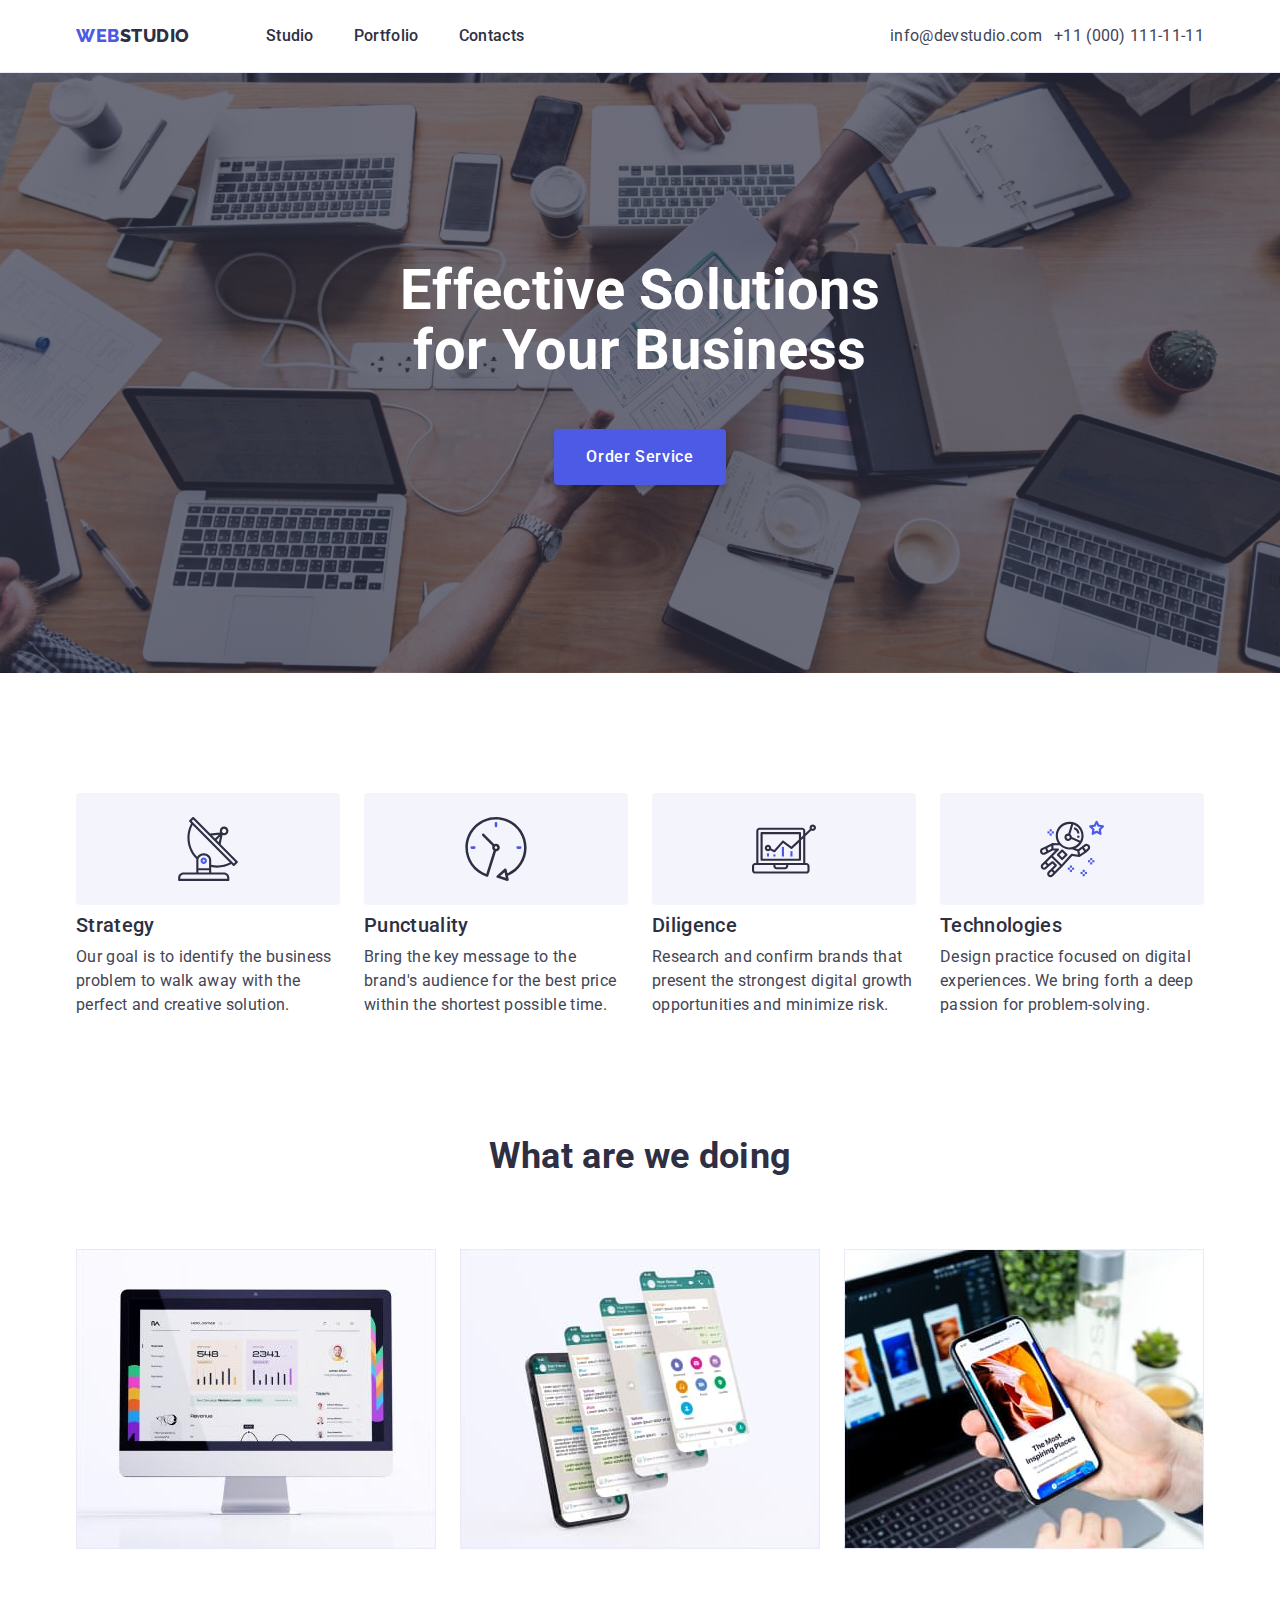
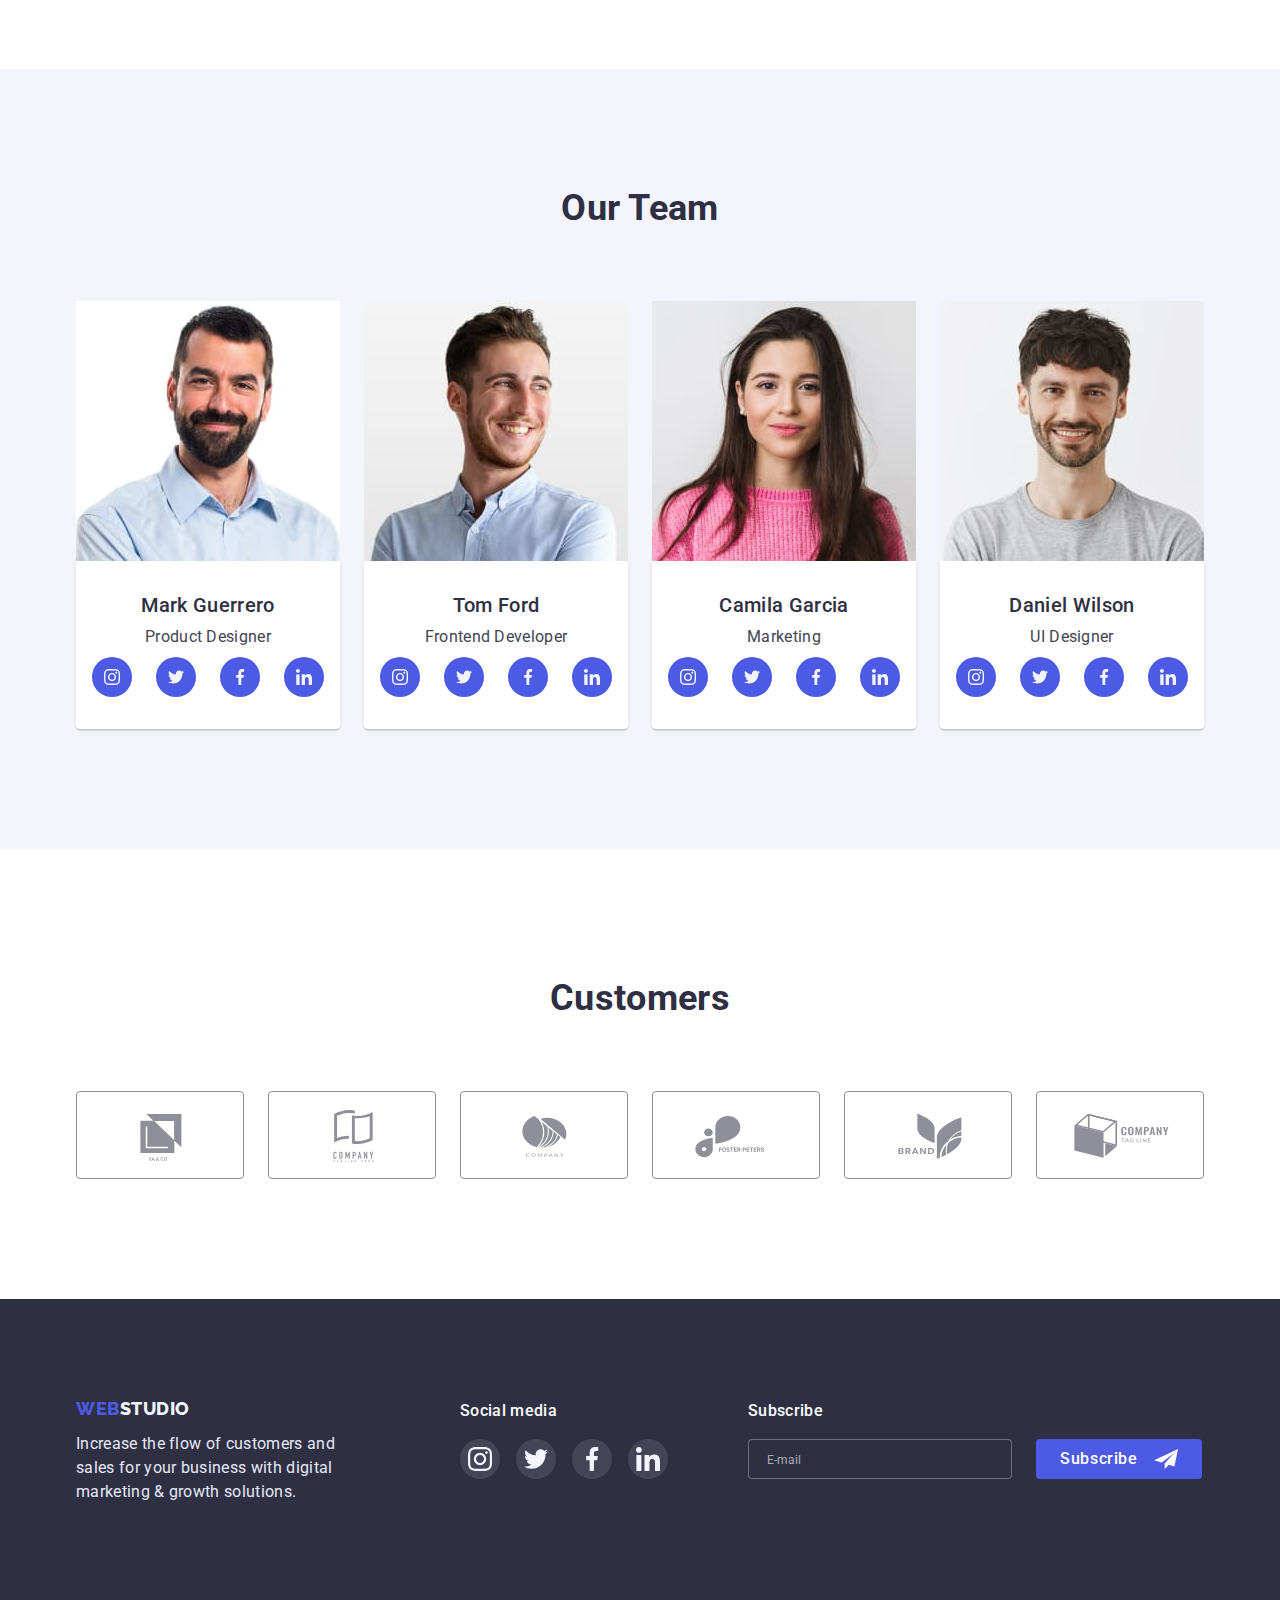
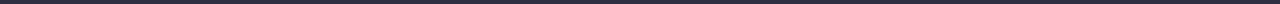
==== commit cd3ecd0e: "image 2x" ====
--- a/index.html
+++ b/index.html
@@ -55,10 +55,12 @@
                 <svg class="moving-icon" width="32" height="22" menu-modal-open>
                     <use href="./images/sprite.svg#menu"></use>
                 </svg>
-            </div>
-
-
-            <div class=" menu-modal  flex is-hidden" menu-modal>
+
+
+            </div>
+
+
+            <div class="menu-modal  flex is-hidden" menu-modal>
 
                 <div class="menu-modal-relative">
                     <ul class="menu-list list flex">
@@ -424,7 +426,7 @@
             </div>
         </section>
     </main>
-    <!-- <footer class="footer">
+    <footer class="footer">
         <div class="container flex">
             <div class="footer-left">
                 <a href="./index.html" class="logo link-none footer-logo">
@@ -483,7 +485,7 @@
 
             </div>
         </div>
-    </footer>-->
+    </footer>
     <div class="backdrop is-hidden" data-modal>
         <div class="modal">
             <button type="button" class="close-btn" data-modal-close>
--- a/css/styles.css
+++ b/css/styles.css
@@ -157,12 +157,64 @@
       rgba(46, 47, 66, 0.7),
       rgba(46, 47, 66, 0.7)
     ),
-    url("../../images/heroimg.jpg");
+    url("../../images/hero-mobale.jpg");
   background-size: cover;
   background-position: center;
-
-  /* */
-}
+}
+
+@media screen and (min-device-pixel-ratio: 2),
+  (min-resolution: 192dpi),
+  (min-resolution: 2dppx) {
+  .hero {
+    background-image: linear-gradient(
+        rgba(46, 47, 66, 0.7),
+        rgba(46, 47, 66, 0.7)
+      ),
+      url("../../images/hero-mobale@2x.jpg");
+  }
+}
+@media screen and (min-width: 480px) {
+  .hero {
+    background-image: linear-gradient(
+        rgba(46, 47, 66, 0.7),
+        rgba(46, 47, 66, 0.7)
+      ),
+      url("../../images/hero-tablet.jpg");
+  }
+  @media screen and (min-device-pixel-ratio: 2),
+    (min-resolution: 192dpi),
+    (min-resolution: 2dppx) {
+    .hero {
+      background-image: linear-gradient(
+          rgba(46, 47, 66, 0.7),
+          rgba(46, 47, 66, 0.7)
+        ),
+        url("../../images/hero-tablet@2x.jpg");
+    }
+  }
+}
+
+@media screen and (min-width: 768px) {
+  .hero {
+    background-image: linear-gradient(
+        rgba(46, 47, 66, 0.7),
+        rgba(46, 47, 66, 0.7)
+      ),
+      url("../../images/desctop.jpg");
+  }
+  @media screen and (min-device-pixel-ratio: 2),
+    (min-resolution: 192dpi),
+    (min-resolution: 2dppx) {
+    .hero {
+      background-image: linear-gradient(
+          rgba(46, 47, 66, 0.7),
+          rgba(46, 47, 66, 0.7)
+        ),
+        url("../../images/desctop@2x.jpg");
+    }
+  }
+}
+
 .hero-title {
   font-weight: 700;
   font-size: 56px;
@@ -358,15 +410,13 @@
   color: var(--background-color);
   margin-bottom: 12px;
 }
-.footer-left {
-  margin-right: 120px;
-}
+
 .footer-text {
   width: 264px;
   color: var(--border-solid);
 }
 .footer-right {
-  padding-right: 80px;
+  margin-right: 80px;
 }
 
 .footer-right-text {
@@ -399,7 +449,7 @@
   font-size: 16px;
   line-height: 1.5;
   color: #ffffff;
-  padding-bottom: 16px;
+  margin-bottom: 16px;
 }
 .footer-flex {
   flex-direction: row;
@@ -933,10 +983,78 @@
     margin-top: 72px;
     margin-left: 16px;
   }
+  .footer {
+    padding: 96px 0;
+  }
+  .footer > .container {
+    justify-content: center;
+    gap: 72px;
+  }
+  .footer-left {
+    margin-left: auto;
+    margin-right: auto;
+    /* margin-bottom: 72px; */
+  }
+  .footer-flex {
+    flex-direction: column;
+    gap: 16px;
+  }
+  .footer-right {
+    display: flex;
+    flex-direction: column;
+    justify-content: center;
+    align-items: center;
+    margin-right: 0;
+  }
+  .footer-logo {
+    justify-content: center;
+    text-align: center;
+    margin-left: auto;
+    margin-right: auto;
+    margin-bottom: 16px;
+  }
+  .subscribe {
+    display: flex;
+    flex-direction: column;
+  }
+  .subscribe-text {
+    text-align: center;
+  }
+  .footer-input {
+    margin-right: 0;
+    width: 398px;
+  }
+  .filters-list {
+    flex-wrap: wrap;
+    justify-content: flex-start;
+  }
+  .cards-list {
+    margin-top: 0;
+    margin-left: 0;
+    gap: 48px;
+  }
+  .card-list-item {
+    margin-left: 0;
+    margin-top: 0;
+  }
+  .img-relative > img {
+    width: 398px;
+  }
+  .main {
+    padding: 48px 0;
+  }
+  .filter-btn > button {
+    padding: 8px 16px;
+  }
+  .filters {
+    margin-bottom: 48px;
+  }
 }
 @media screen and (min-width: 768px) {
   .container {
     width: 736px;
+    padding-left: 0;
+    padding-right: 0;
   }
   .contact {
     display: block;
@@ -965,7 +1083,7 @@
     margin-left: -24px;
   }
   .factors-list-item {
-    width: 341px;
+    width: 356px;
     margin-left: 24px;
     margin-top: 72px;
   }
@@ -979,7 +1097,7 @@
     margin-left: 24px;
     margin-top: 64px;
   }
-  
+
   .customers-list {
     margin-top: -72px;
     margin-left: -24px;
@@ -990,6 +1108,23 @@
     margin-top: 72px;
     margin-left: 24px;
   }
+  .footer-left {
+    margin-right: 24px;
+  }
+  .footer > .container {
+    padding-left: 108px;
+  }
+  .img-relative > img {
+    width: 356px;
+  }
+  .main {
+    padding-top: 64px;
+    padding-bottom: 105px;
+  }
+
+  .filters {
+    margin-bottom: 55px;
+  }
 }
 
 @media screen and (max-width: 1199px) {
@@ -1023,14 +1158,19 @@
     padding-top: 96px;
     padding-bottom: 96px;
   }
-   .customers-list {
+  .customers-list {
     flex-wrap: wrap;
-      justify-content: center;
+    justify-content: center;
+  }
+  .container {
+    flex-wrap: wrap;
   }
 }
 @media screen and (min-width: 1200px) {
   .container {
     width: 1158px;
+    padding-left: 15px;
+    padding-right: 15px;
   }
   .contact {
     position: static;
@@ -1060,9 +1200,26 @@
     margin-top: 0;
     margin-left: 0;
     gap: 24px;
-}
-.customer-list-item {
+  }
+  .customer-list-item {
     margin-top: 0;
     margin-left: 0;
-}
-}
+  }
+  .footer > .container {
+    padding-left: 15px;
+  }
+  .footer-left {
+    margin-right: 120px;
+  }
+  .img-relative > img {
+    width: 360px;
+  }
+  .main {
+    padding-top: 100px;
+    padding-bottom: 120px;
+  }
+
+  .filters {
+    margin-bottom: 72px;
+  }
+}
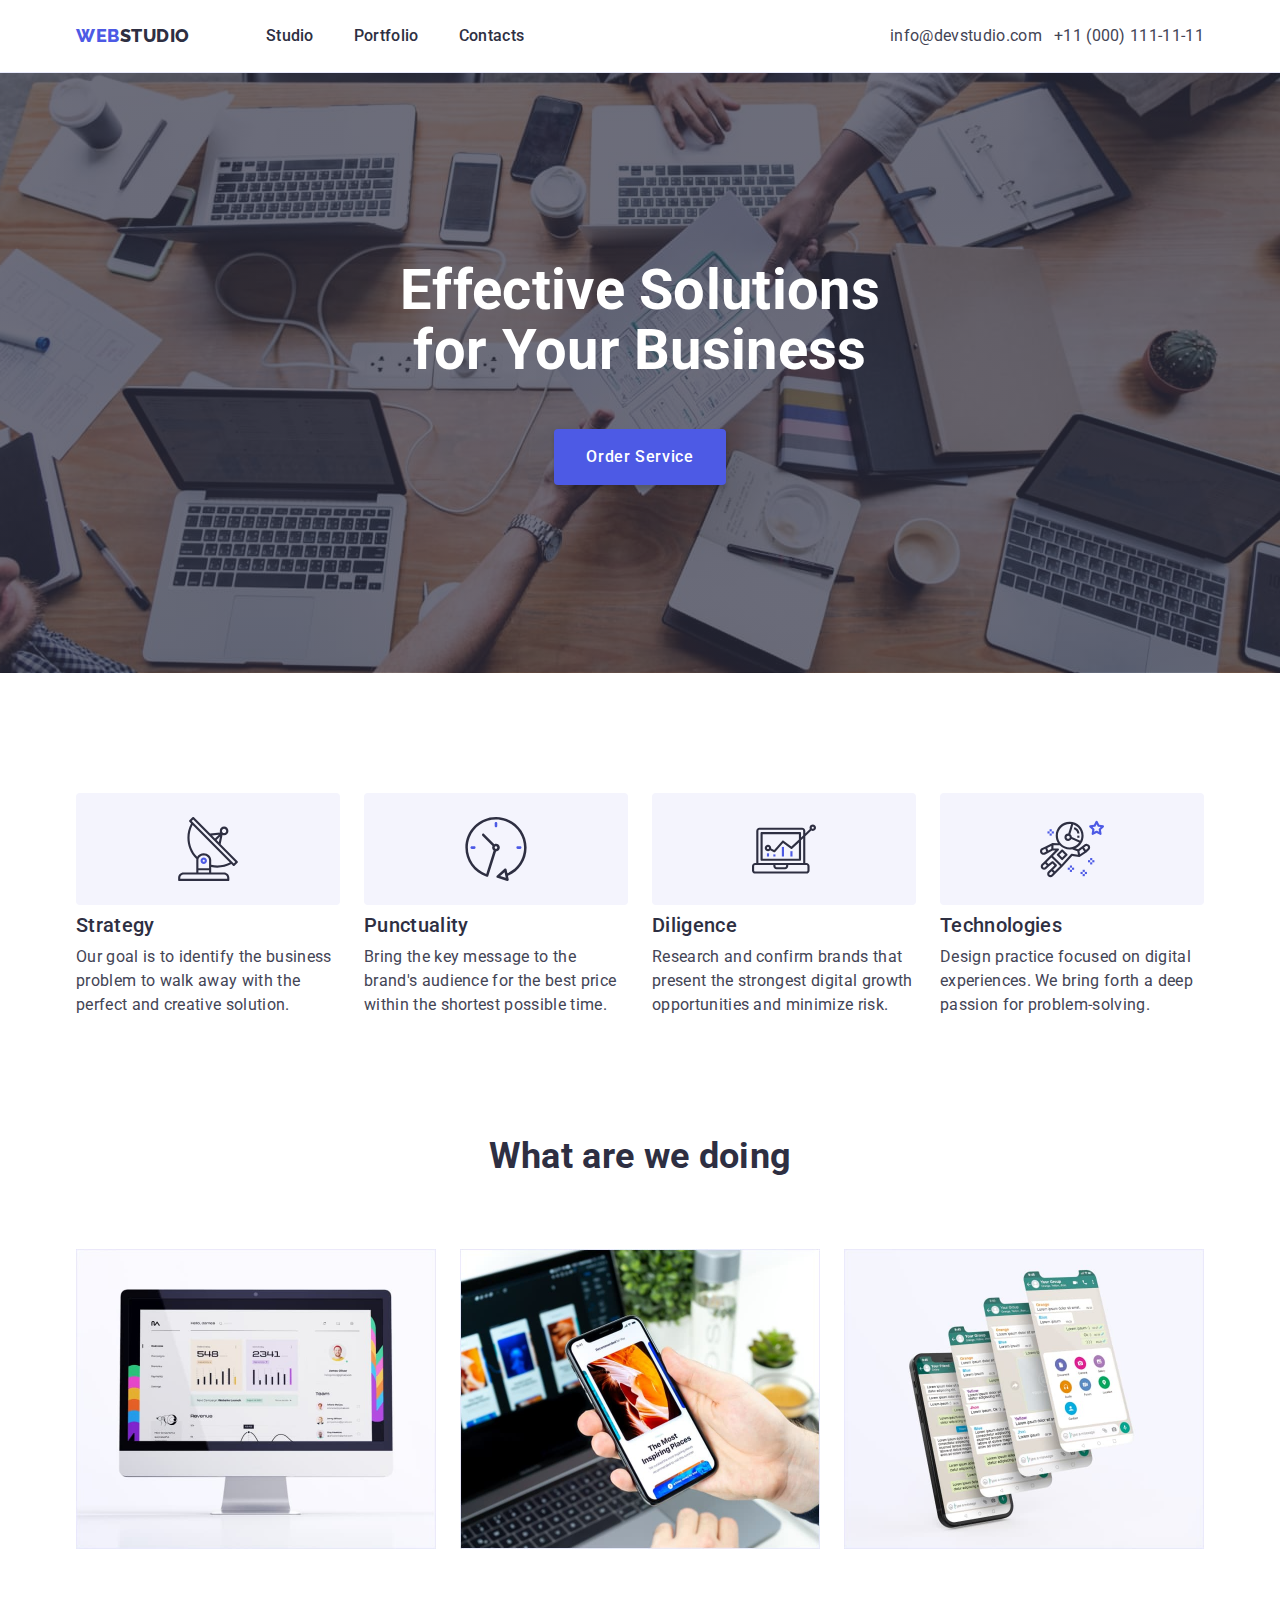
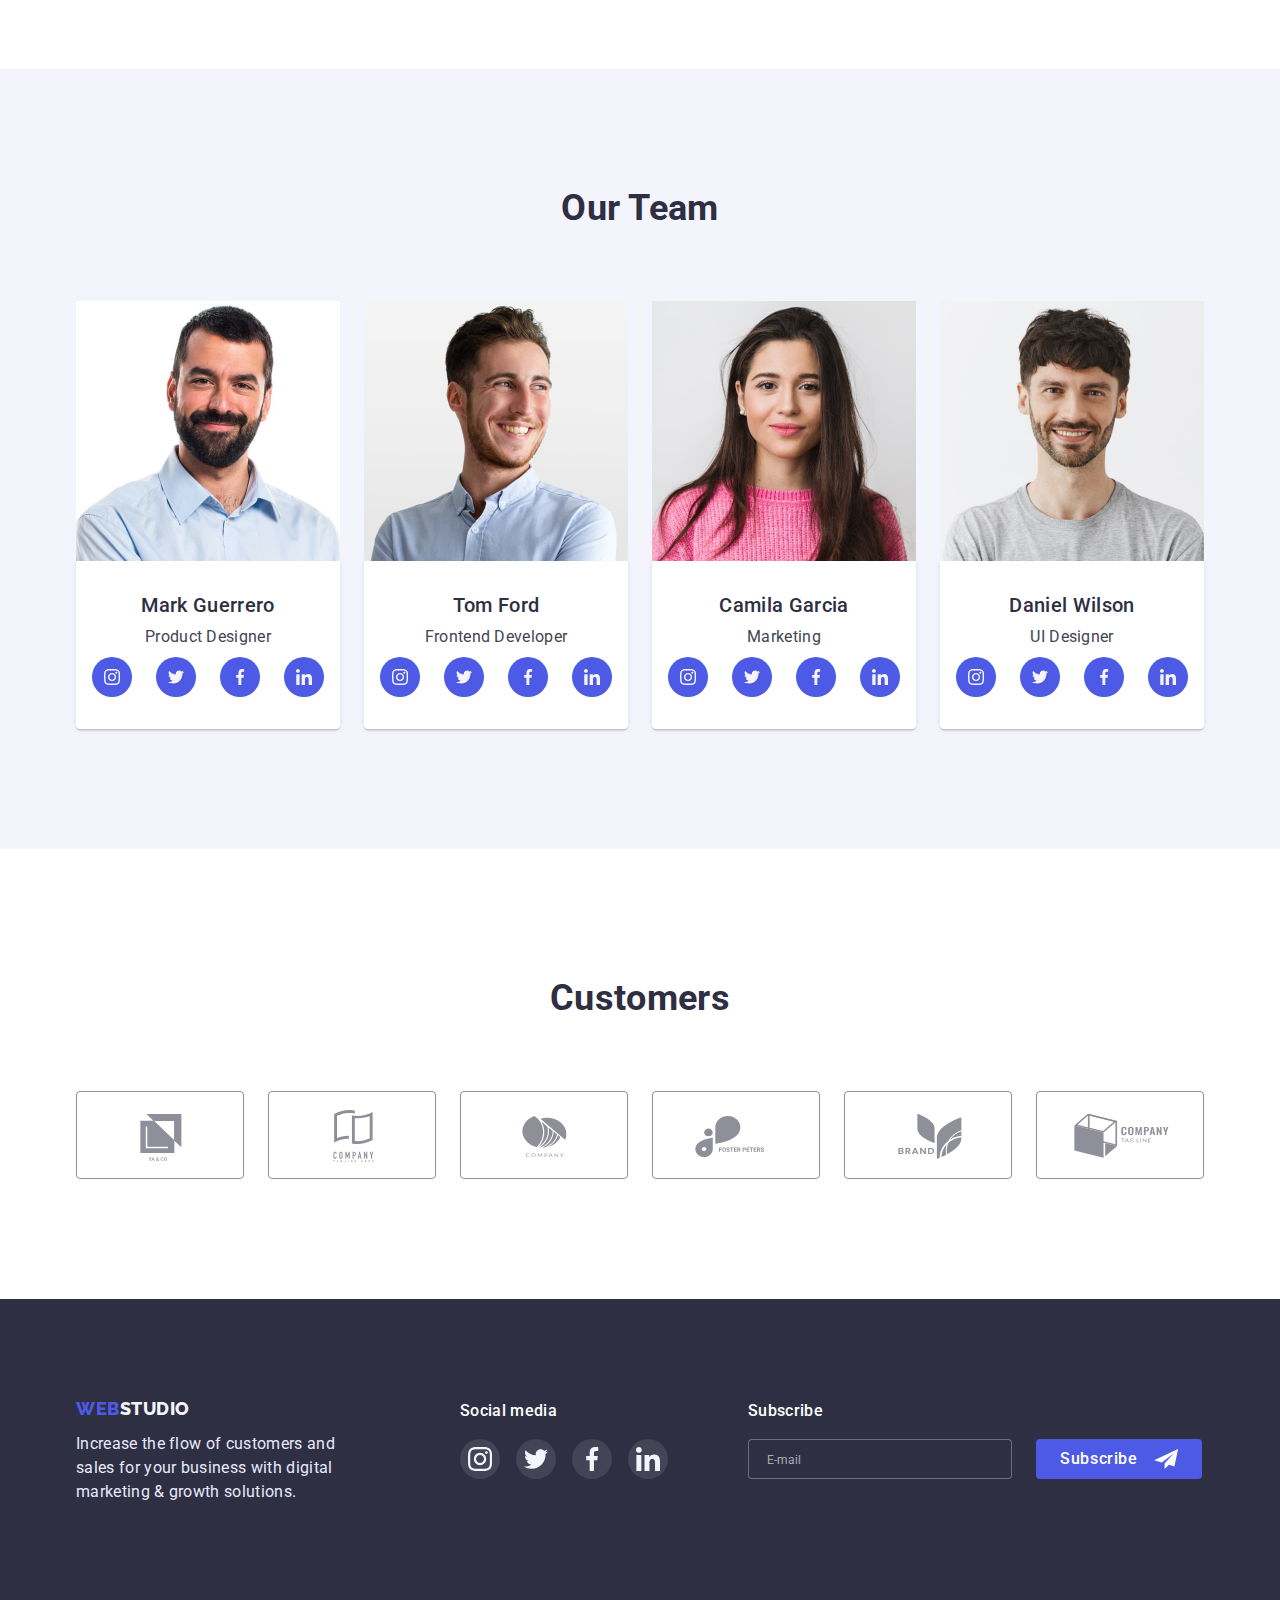
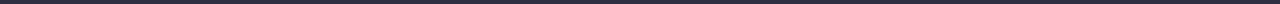
==== commit d9395661: "image-profile 2x" ====
--- a/index.html
+++ b/index.html
@@ -204,13 +204,25 @@
                 <h2 class="our-works-title">What are we doing</h2>
                 <ul class="our-works-list list">
                     <li class="our-works-item">
-                        <img src="./images/img1.jpg" alt="Image_1" width="360" />
+                        <picture>
+                            <source srcset="./images/img1@2x.jpg" />
+                            <img src="./images/img1.jpg" alt="Image_1" width="360" />
+                        </picture>
+
                     </li>
                     <li class="our-works-item">
-                        <img src="./images/img3.jpg" alt="Image 3" width="360" />
+                        <picture>
+                            <source srcset="./images/img3@2x.jpg" />
+                            <img src="./images/img3.jpg" alt="Image 3" width="360" />
+                        </picture>
+
                     </li>
                     <li class="our-works-item">
-                        <img src="./images/img2.jpg" alt="Image 2" width="360" />
+                        <picture>
+                            <source srcset="./images/img2@2x.jpg" />
+                            <img src="./images/img2.jpg" alt="Image 2" width="360" />
+                        </picture>
+
                     </li>
                 </ul>
             </div>
@@ -221,7 +233,11 @@
                 <h2 class="team-title">Our Team</h2>
                 <ul class="list flex team-list">
                     <li class="team-list-item">
-                        <img src="./images/mark.jpg" alt="Foto Mark" width="264" />
+                        <picture>
+                            <source srcset="./images/mark@2x.jpg">
+                            <img src="./images/mark.jpg" alt="Foto Mark" width="264" />
+                        </picture>
+
                         <div class="team-info">
                             <h3 class="team-item-title">Mark Guerrero</h3>
                             <p class="team-text">Product Designer</p>
@@ -258,7 +274,11 @@
                         </div>
                     </li>
                     <li class="team-list-item">
-                        <img src="./images/tom.jpg" alt="Foto Tom" width="264" />
+                        <picture>
+                            <source srcset="./images/tom@2x.jpg">
+                            <img src="./images/tom.jpg" alt="Foto Tom" width="264" />
+                        </picture>
+
                         <div class="team-info">
                             <h3 class="team-item-title">Tom Ford</h3>
                             <p class="team-text">Frontend Developer</p>
@@ -295,7 +315,11 @@
                         </div>
                     </li>
                     <li class="team-list-item">
-                        <img src="./images/camila.jpg" alt="Foto Camila" width="264" />
+                        <picture>
+                            <source srcset="./images/camila@2x.jpg">
+                            <img src="./images/camila.jpg" alt="Foto Camila" width="264" />
+                        </picture>
+
                         <div class="team-info">
                             <h3 class="team-item-title">Camila Garcia</h3>
                             <p class="team-text">Marketing</p>
@@ -332,7 +356,11 @@
                         </div>
                     </li>
                     <li class="team-list-item">
-                        <img src="./images/daniel.jpg" alt="Foto Daniel" width="264" />
+                        <picture>
+                            <source srcset="./images/daniel@2x.jpg">
+                            <img src="./images/daniel.jpg" alt="Foto Daniel" width="264" />
+                        </picture>
+
                         <div class="team-info">
                             <h3 class="team-item-title">Daniel Wilson</h3>
                             <p class="team-text">UI Designer</p>
--- a/css/styles.css
+++ b/css/styles.css
@@ -1037,7 +1037,7 @@
     margin-left: 0;
     margin-top: 0;
   }
-  .img-relative > img {
+  .img-relative >picture> img {
     width: 398px;
   }
   .main {
@@ -1114,7 +1114,7 @@
   .footer > .container {
     padding-left: 108px;
   }
-  .img-relative > img {
+  .img-relative >picture> img {
     width: 356px;
   }
   .main {
@@ -1211,7 +1211,7 @@
   .footer-left {
     margin-right: 120px;
   }
-  .img-relative > img {
+  .img-relative > picture>img {
     width: 360px;
   }
   .main {
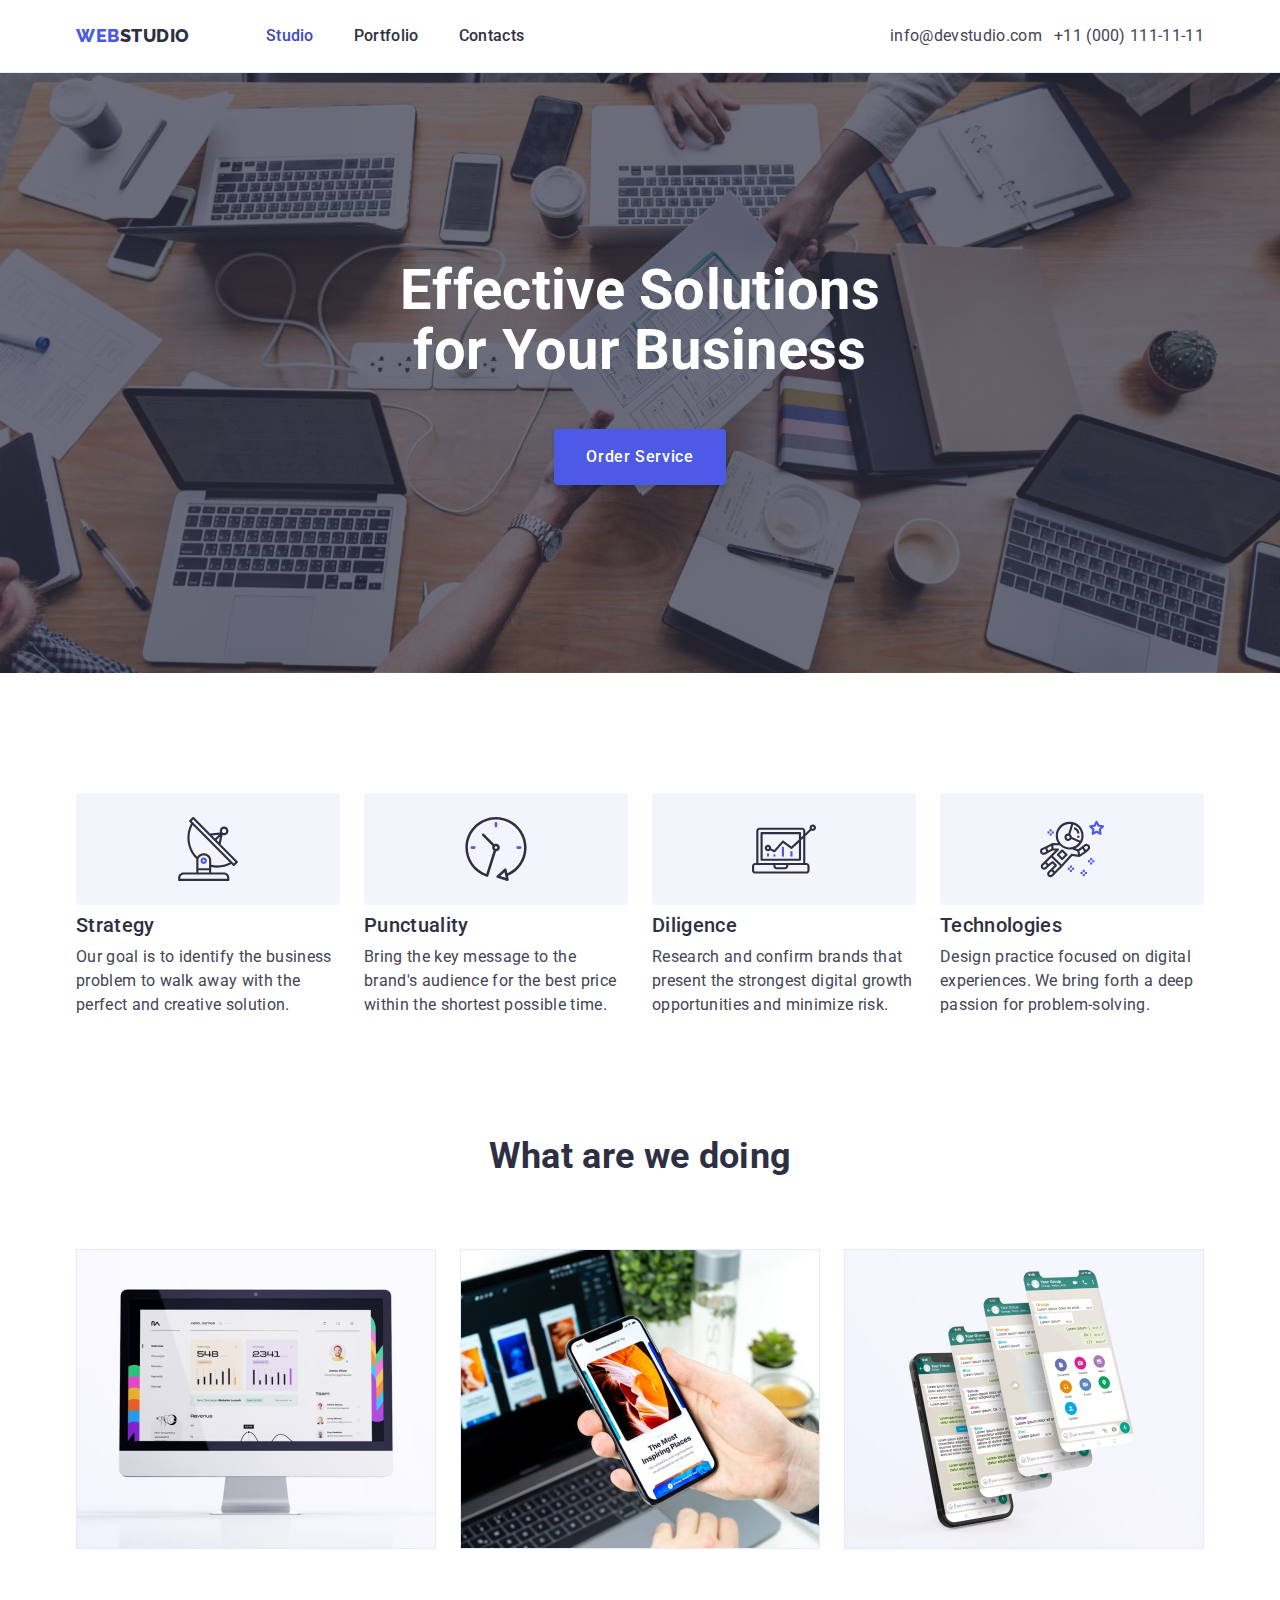
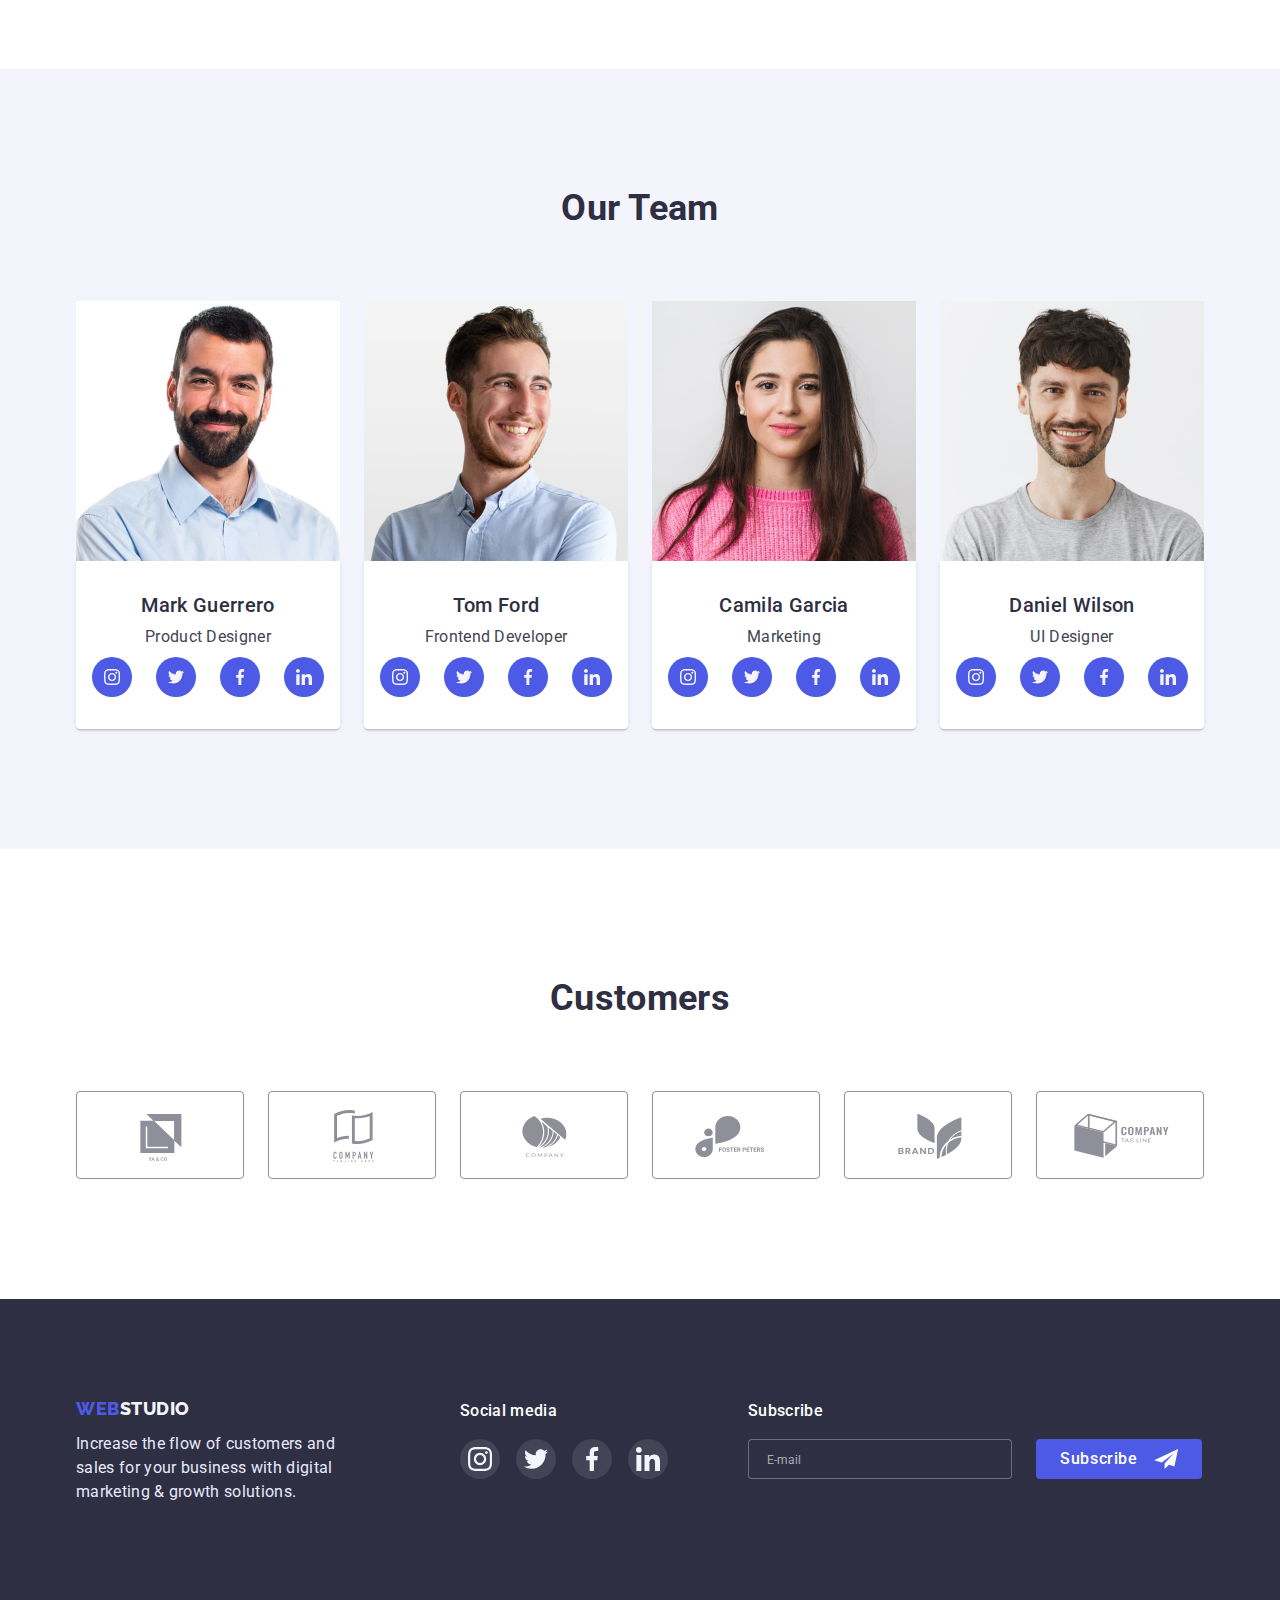
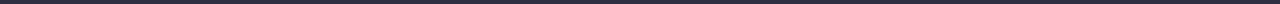
==== commit 4c3b3457: "footer form" ====
--- a/index.html
+++ b/index.html
@@ -1,6 +1,5 @@
 <!DOCTYPE html>
 <html lang="en">
-
 
 <head>
     <meta charset="UTF-8" />
@@ -28,17 +27,16 @@
                     <div class="menu-relative">
                         <ul class="menu list flex">
                             <li class="menu-item">
-                                <a href="./index.html" class="item-link link-none">Studio</a>
+                                <a href="./index.html" class="item-link item-link-active  link-none">Studio</a>
                             </li>
                             <li class="menu-item">
-                                <a href="./portfolio.html" class="item-link link-none">Portfolio</a>
+                                <a href="./portfolio.html" class="item-link  link-none">Portfolio</a>
                             </li>
                             <li class="menu-item">
                                 <a href="" class="item-link link-none">Contacts</a>
                             </li>
                         </ul>
                     </div>
-
                 </nav>
 
                 <address class="contact">
@@ -55,68 +53,65 @@
                 <svg class="moving-icon" width="32" height="22" menu-modal-open>
                     <use href="./images/sprite.svg#menu"></use>
                 </svg>
-
-
-            </div>
-
-
-            <div class="menu-modal  flex is-hidden" menu-modal>
-
-                <div class="menu-modal-relative">
-                    <ul class="menu-list list flex">
-                        <li class="menu-item">
-                            <a href="./index.html" class="item-link link-none">Studio</a>
-                        </li>
-                        <li class="menu-item">
-                            <a href="./portfolio.html" class="item-link link-none">Portfolio</a>
-                        </li>
-                        <li class="menu-item">
-                            <a href="" class="item-link link-none">Contacts</a>
-                        </li>
-                    </ul>
-                </div>
-                <address class="contact-menu-modal">
-                    <ul class="list flex address-menu">
-                        <li class="contact-item">
-                            <a href="mailto:info@devstudio.com" class="contact-link link-none">info@devstudio.com</a>
-                        </li>
-                        <li class="contact-item">
-                            <a href="tel:+110001111111" class="contact-link link-none">+11 (000) 111-11-11</a>
-                        </li>
-                    </ul>
-                </address>
-
-                <div class="social-menu">
-                    <ul class="socisl-menu-list list flex">
-                        <li class="social-menu-item">
-                            <a href="" class="social-menu-item-icon">
-                                <svg class="social-icon" width="24" height="24">
-                                    <use href="./images//sprite.svg#instagram"></use>
-                                </svg>
-                            </a>
-                        </li>
-                        <li class="social-menu-item">
-                            <a href="" class="social-menu-item-icon">
-                                <svg class="social-icon" width="24" height="24">
-                                    <use href="./images/sprite.svg#twitter"></use>
-                                </svg>
-                            </a>
-                        </li>
-                        <li class="social-menu-item">
-                            <a href="" class="social-menu-item-icon">
-                                <svg class="social-icon" width="24" height="24">
-                                    <use href="./images/sprite.svg#facebook"></use>
-                                </svg>
-                            </a>
-                        </li>
-                        <li class="social-menu-item">
-                            <a href="" class="social-menu-item-icon">
-                                <svg class="social-icon" width="24" height="24">
-                                    <use href="./images/sprite.svg#linkedin"></use>
-                                </svg>
-                            </a>
-                        </li>
-                    </ul>
+            </div>
+
+            <div class="menu-modal flex is-hidden" menu-modal>
+                <ul class="menu-list list flex">
+                    <li class="menu-item">
+                        <a href="./index.html" class="item-link link-none">Studio</a>
+                    </li>
+                    <li class="menu-item">
+                        <a href="./portfolio.html" class="item-link link-none">Portfolio</a>
+                    </li>
+                    <li class="menu-item">
+                        <a href="" class="item-link link-none">Contacts</a>
+                    </li>
+                </ul>
+                <div class="menu-modal-contact">
+                    <address class="contact-menu-modal">
+                        <ul class="list flex address-menu">
+                            <li class="contact-item">
+                                <a href="mailto:info@devstudio.com"
+                                    class="contact-link link-none">info@devstudio.com</a>
+                            </li>
+                            <li class="contact-item">
+                                <a href="tel:+110001111111" class="contact-link link-none">+11 (000) 111-11-11</a>
+                            </li>
+                        </ul>
+                    </address>
+
+                    <div class="social-menu">
+                        <ul class="socisl-menu-list list flex">
+                            <li class="social-menu-item">
+                                <a href="" class="social-menu-item-icon">
+                                    <svg class="social-icon" width="24" height="24">
+                                        <use href="./images//sprite.svg#instagram"></use>
+                                    </svg>
+                                </a>
+                            </li>
+                            <li class="social-menu-item">
+                                <a href="" class="social-menu-item-icon">
+                                    <svg class="social-icon" width="24" height="24">
+                                        <use href="./images/sprite.svg#twitter"></use>
+                                    </svg>
+                                </a>
+                            </li>
+                            <li class="social-menu-item">
+                                <a href="" class="social-menu-item-icon">
+                                    <svg class="social-icon" width="24" height="24">
+                                        <use href="./images/sprite.svg#facebook"></use>
+                                    </svg>
+                                </a>
+                            </li>
+                            <li class="social-menu-item">
+                                <a href="" class="social-menu-item-icon">
+                                    <svg class="social-icon" width="24" height="24">
+                                        <use href="./images/sprite.svg#linkedin"></use>
+                                    </svg>
+                                </a>
+                            </li>
+                        </ul>
+                    </div>
                 </div>
 
                 <div class="close-modal-menu flex">
@@ -124,12 +119,8 @@
                         <use href="./images/sprite.svg#close-modal"></use>
                     </svg>
                 </div>
-
-
-
             </div>
         </div>
-
     </header>
     <main>
         <section class="hero">
@@ -145,7 +136,7 @@
 
         <section class="success-factors">
             <div class="container">
-                <h2 hidden>Factors list item</h2>
+                <h2 class="visually-hidden">Factors list item</h2>
                 <ul class="factors-list list flex">
                     <li class="factors-list-item">
                         <div class="factor-list-item">
@@ -208,21 +199,18 @@
                             <source srcset="./images/img1@2x.jpg" />
                             <img src="./images/img1.jpg" alt="Image_1" width="360" />
                         </picture>
-
                     </li>
                     <li class="our-works-item">
                         <picture>
                             <source srcset="./images/img3@2x.jpg" />
                             <img src="./images/img3.jpg" alt="Image 3" width="360" />
                         </picture>
-
                     </li>
                     <li class="our-works-item">
                         <picture>
                             <source srcset="./images/img2@2x.jpg" />
                             <img src="./images/img2.jpg" alt="Image 2" width="360" />
                         </picture>
-
                     </li>
                 </ul>
             </div>
@@ -234,7 +222,7 @@
                 <ul class="list flex team-list">
                     <li class="team-list-item">
                         <picture>
-                            <source srcset="./images/mark@2x.jpg">
+                            <source srcset="./images/mark@2x.jpg" />
                             <img src="./images/mark.jpg" alt="Foto Mark" width="264" />
                         </picture>
 
@@ -275,7 +263,7 @@
                     </li>
                     <li class="team-list-item">
                         <picture>
-                            <source srcset="./images/tom@2x.jpg">
+                            <source srcset="./images/tom@2x.jpg" />
                             <img src="./images/tom.jpg" alt="Foto Tom" width="264" />
                         </picture>
 
@@ -316,7 +304,7 @@
                     </li>
                     <li class="team-list-item">
                         <picture>
-                            <source srcset="./images/camila@2x.jpg">
+                            <source srcset="./images/camila@2x.jpg" />
                             <img src="./images/camila.jpg" alt="Foto Camila" width="264" />
                         </picture>
 
@@ -357,7 +345,7 @@
                     </li>
                     <li class="team-list-item">
                         <picture>
-                            <source srcset="./images/daniel@2x.jpg">
+                            <source srcset="./images/daniel@2x.jpg" />
                             <img src="./images/daniel.jpg" alt="Foto Daniel" width="264" />
                         </picture>
 
@@ -399,8 +387,6 @@
                 </ul>
             </div>
         </section>
-
-
 
         <section class="customers">
             <div class="container">
@@ -408,8 +394,6 @@
                 <ul class="customers-list list flex">
                     <li class="customer-list-item">
                         <a href="" class="customer-item">
-
-
                             <svg class="customer-icon">
                                 <use href="./images/sprite.svg#logo4"></use>
                             </svg>
@@ -496,21 +480,18 @@
                         </a>
                     </li>
                 </ul>
-
             </div>
             <div class="subscribe">
                 <p class="subscribe-text">Subscribe</p>
-                <div class=" footer-flex flex">
-                    <input type="email" class="footer-input" placeholder="E-mail">
-                    <button class="footer-btn" type="submit">Subscribe
+                <form class="footer-flex flex">
+                    <input type="email" class="footer-input" placeholder="E-mail" />
+                    <button class="footer-btn" type="submit">
+                        Subscribe
                         <svg class="footer-btn-icon" width="24" height="20">
                             <use href="./images/sprite.svg#send"></use>
                         </svg>
-
                     </button>
-                </div>
-
-
+                </form>
             </div>
         </div>
     </footer>
@@ -523,7 +504,6 @@
             </button>
             <p class="form-title">Leave your contacts and we will call you back</p>
             <form class="form-modal">
-
                 <div class="form-inputs">
                     <label class="form-label">
                         <span class="form-input-label-text">Name</span>
@@ -534,7 +514,6 @@
                                 <use href="./images/sprite.svg#user-icon"></use>
                             </svg>
                         </span>
-
                     </label>
                     <label class="form-label">
                         <span class="form-input-label-text">Phone</span>
@@ -561,8 +540,7 @@
                     </label>
                 </div>
 
-                <input id="user-policy" type="checkbox" name='user-policy'
-                    class="modal-form-chacked visually-hidden " />
+                <input id="user-policy" type="checkbox" name="user-policy" class="modal-form-chacked visually-hidden" />
                 <label for="user-policy" class="modal-form-check-descr">
                     I accept the terms and conditions of the&nbsp;
                     <a href="">Privacy Policy</a>
--- a/css/styles.css
+++ b/css/styles.css
@@ -89,6 +89,20 @@
 .logo span {
   color: var(--iris-color);
 }
+.visually-hidden {
+  position: absolute;
+  width: 1px;
+  height: 1px;
+  margin: -1px;
+  border: 0;
+  padding: 0;
+
+  white-space: nowrap;
+  clip-path: inset(100%);
+  clip: rect(0 0 0 0);
+  overflow: hidden;
+}
+
 .menu-relative {
   position: relative;
 }
@@ -138,6 +152,9 @@
   opacity: 1;
 }
 
+.item-link-active {
+  color: var(--active-color);
+}
 .contact-link {
   font-style: normal;
   letter-spacing: 0.02em;
@@ -460,7 +477,6 @@
   background-color: #2e2f42;
   border: 1px solid rgba(255, 255, 255, 0.3);
   border-radius: 4px;
-  margin-right: 24px;
 }
 .footer-input:focus {
   outline: none;
@@ -547,9 +563,9 @@
   margin-top: 48px;
 }
 .card-item-handler {
-  width: 100%;
+  /* width: 100%;
   height: 100%;
-  display: block;
+  display: block; */
   text-decoration: none;
 }
 .card-item-handler:hover,
@@ -587,11 +603,9 @@
   border: 1px solid var(--border-solid);
   border-top: none;
 }
-
 .card-title {
   margin-bottom: 8px;
 }
-
 .backdrop {
   position: fixed;
   z-index: 100;
@@ -603,16 +617,16 @@
   transition: opacity 250ms cubic-bezier(0.4, 0, 0.2, 1),
     visibility 250ms cubic-bezier(0.4, 0, 0.2, 1);
 }
-.backdrop.is-hidden {
-  opacity: 0;
-  visibility: hidden;
-  pointer-events: none;
-}
-/* .menu-modal.is-hidden {
+/* .backdrop.is-hidden {
   opacity: 0;
   visibility: hidden;
   pointer-events: none;
 } */
+.is-hidden {
+  opacity: 0;
+  visibility: hidden;
+  pointer-events: none;
+}
 .modal {
   position: absolute;
   width: 408px;
@@ -792,9 +806,13 @@
   top: 0;
   left: 0;
   flex-direction: column;
-  width: 100%;
-  height: 796px;
+  width: 100vw;
+  height: 100vh;
   background-color: #fff;
+  padding-top: 80px;
+  padding-left: 40px;
+  padding-bottom: 40px;
+  justify-content: space-between;
   z-index: 500;
   transition: transform 300ms ease-out, opacity 300ms ease-out;
 }
@@ -810,9 +828,6 @@
 .menu-modal .menu-list {
   flex-direction: column;
 }
-/* .menu-modal .address-menu {
-  flex-direction: column;
-} */
 
 .close-modal-menu {
   width: 24px;
@@ -837,11 +852,9 @@
   opacity: 1;
 }
 .contact-menu-modal {
-  padding-bottom: 48px;
-}
-.social-menu {
-  padding-left: 40px;
-}
+  margin-bottom: 48px;
+}
+
 .socisl-menu-list {
   gap: 56px;
 }
@@ -853,7 +866,8 @@
   width: 100%;
   height: 100%;
   border-radius: 50%;
-  background-color: #f4f4fd;
+  background-color: var(--iris-color);
+  fill: #f4f4fd;
   display: flex;
   align-items: center;
   justify-content: center;
@@ -862,7 +876,7 @@
 
 .social-menu-item-icon:hover,
 .social-menu-item-icon:focus {
-  background-color: var(--iris-color);
+  background-color: var(--active-color);
 }
 /*================== медіа ====================*/
 @media screen and (max-width: 479px) {
@@ -875,12 +889,12 @@
   .moving-icon {
     display: block;
   }
-  .menu-list {
+  /* .menu-list {
     padding-top: 80px;
     padding-left: 40px;
     padding-bottom: 284px;
     gap: 40px;
-  }
+  } */
   .menu-item,
   .contact-item {
     font-weight: 700;
@@ -893,11 +907,18 @@
     line-height: 1.2;
   }
   .address-menu {
-    padding-left: 40px;
+    /* padding-left: 40px; */
     flex-direction: column-reverse;
   }
   .item-link::after {
     display: none;
+  }
+  .modal {
+    width: 90vw;
+    height: 90vh;
+  }
+  .footer-input {
+    width: 90vw;
   }
 }
 @media screen and (min-width: 480px) {
@@ -918,13 +939,10 @@
 }
 
 @media screen and (max-width: 767px) {
-  .menu-modal {
+  /* .menu-modal {
     display: flex;
-  }
+  } */
   .menu-list {
-    padding-top: 80px;
-    padding-left: 40px;
-    padding-bottom: 284px;
     gap: 40px;
   }
   .menu-item,
@@ -939,7 +957,6 @@
     line-height: 1.2;
   }
   .address-menu {
-    padding-left: 40px;
     flex-direction: column-reverse;
   }
   .item-link::after {
@@ -948,7 +965,6 @@
   .hero {
     max-width: 767px;
     height: 432px;
-    padding-top: 112px;
   }
   .hero-title {
     font-size: 36px;
@@ -1020,10 +1036,10 @@
   .subscribe-text {
     text-align: center;
   }
-  .footer-input {
+  /* .footer-input {
     margin-right: 0;
     width: 398px;
-  }
+  } */
   .filters-list {
     flex-wrap: wrap;
     justify-content: flex-start;
@@ -1036,8 +1052,10 @@
   .card-list-item {
     margin-left: 0;
     margin-top: 0;
-  }
-  .img-relative >picture> img {
+    margin-left: auto;
+    margin-right: auto;
+  }
+  .img-relative > picture > img {
     width: 398px;
   }
   .main {
@@ -1110,11 +1128,15 @@
   }
   .footer-left {
     margin-right: 24px;
+    margin-bottom: 72px;
   }
   .footer > .container {
     padding-left: 108px;
   }
-  .img-relative >picture> img {
+  .footer-input {
+    margin-right: 24px;
+  }
+  .img-relative > picture > img {
     width: 356px;
   }
   .main {
@@ -1164,6 +1186,10 @@
   }
   .container {
     flex-wrap: wrap;
+  }
+  .hero {
+    padding-top: 112px;
+    padding-bottom: 112px;
   }
 }
 @media screen and (min-width: 1200px) {
@@ -1210,8 +1236,9 @@
   }
   .footer-left {
     margin-right: 120px;
-  }
-  .img-relative > picture>img {
+    margin-bottom: 0;
+  }
+  .img-relative > picture > img {
     width: 360px;
   }
   .main {
@@ -1222,4 +1249,15 @@
   .filters {
     margin-bottom: 72px;
   }
-}
+  .cards-list {
+    /* flex-wrap: wrap; */
+    margin-top: -48px;
+    margin-left: -24px;
+  }
+}
+
+@media screen and (max-height: 584px) {
+  .modal {
+    overflow-y: scroll;
+  }
+}
